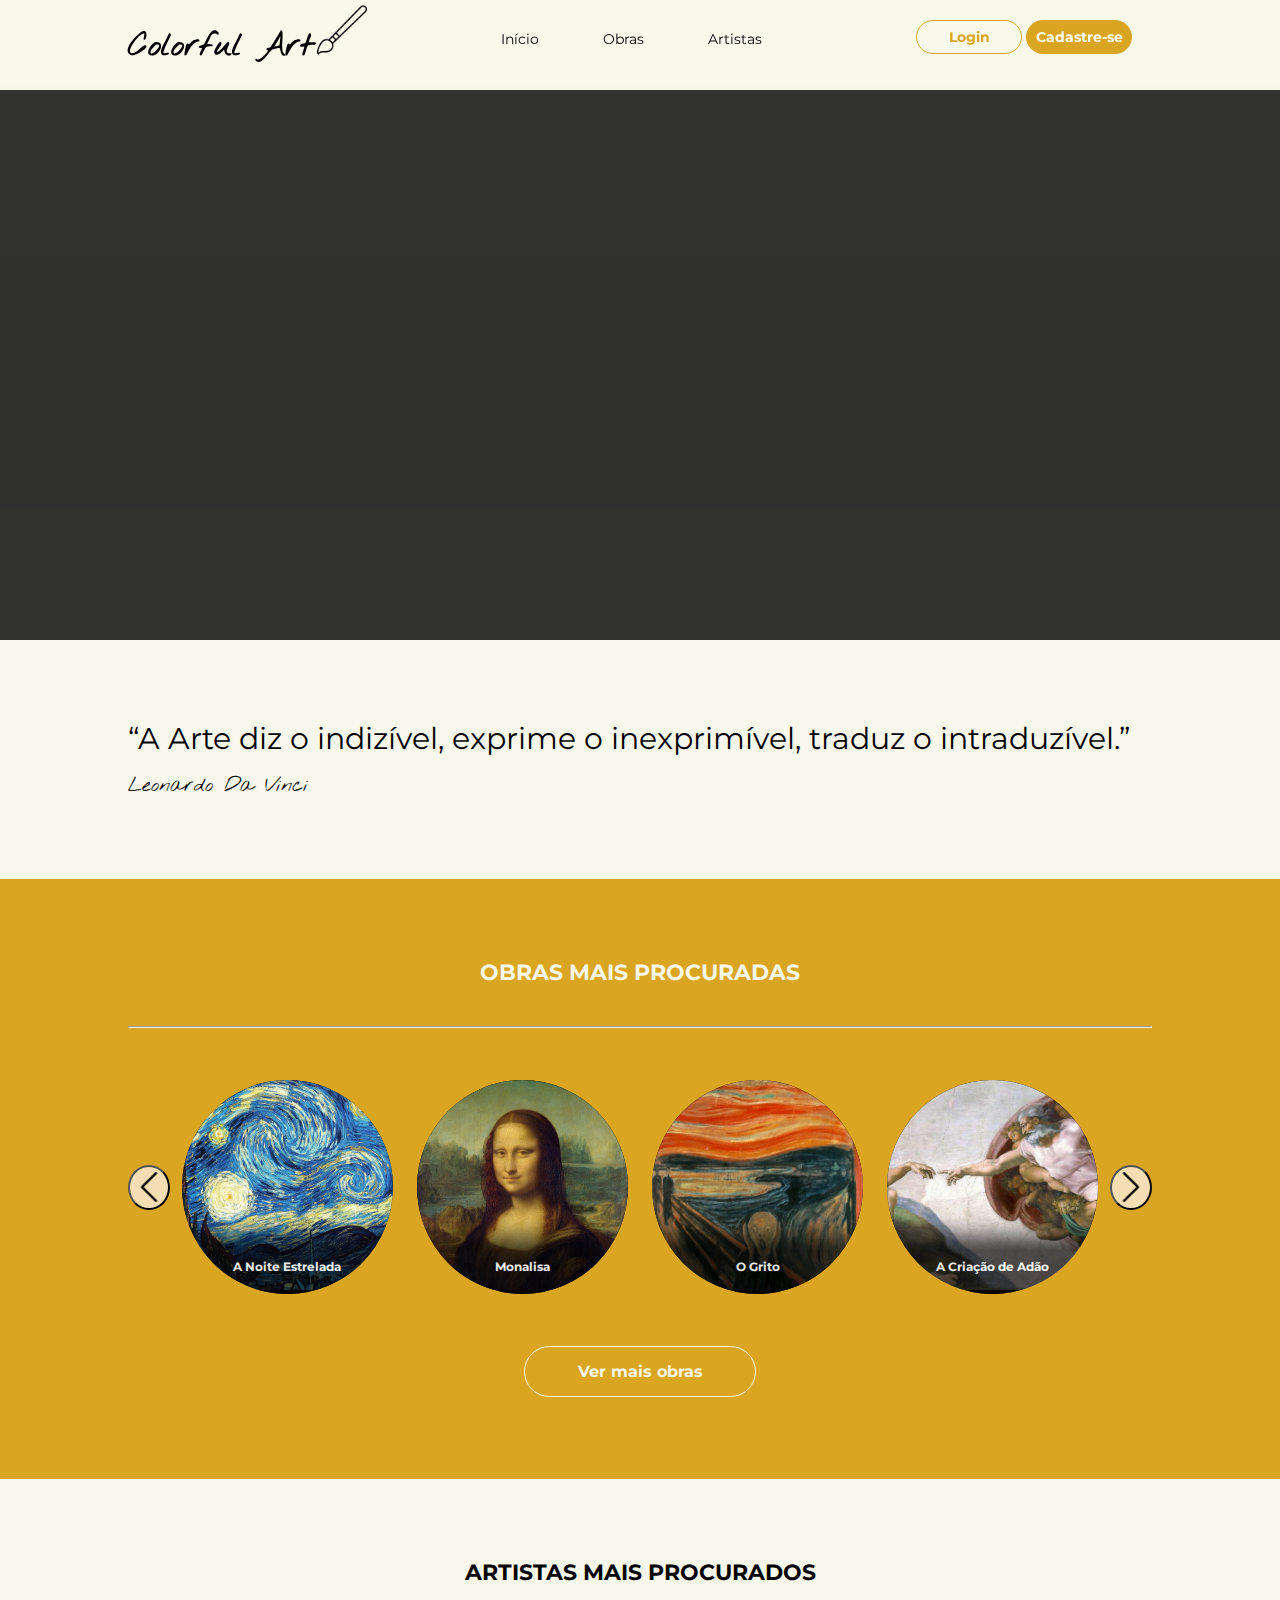
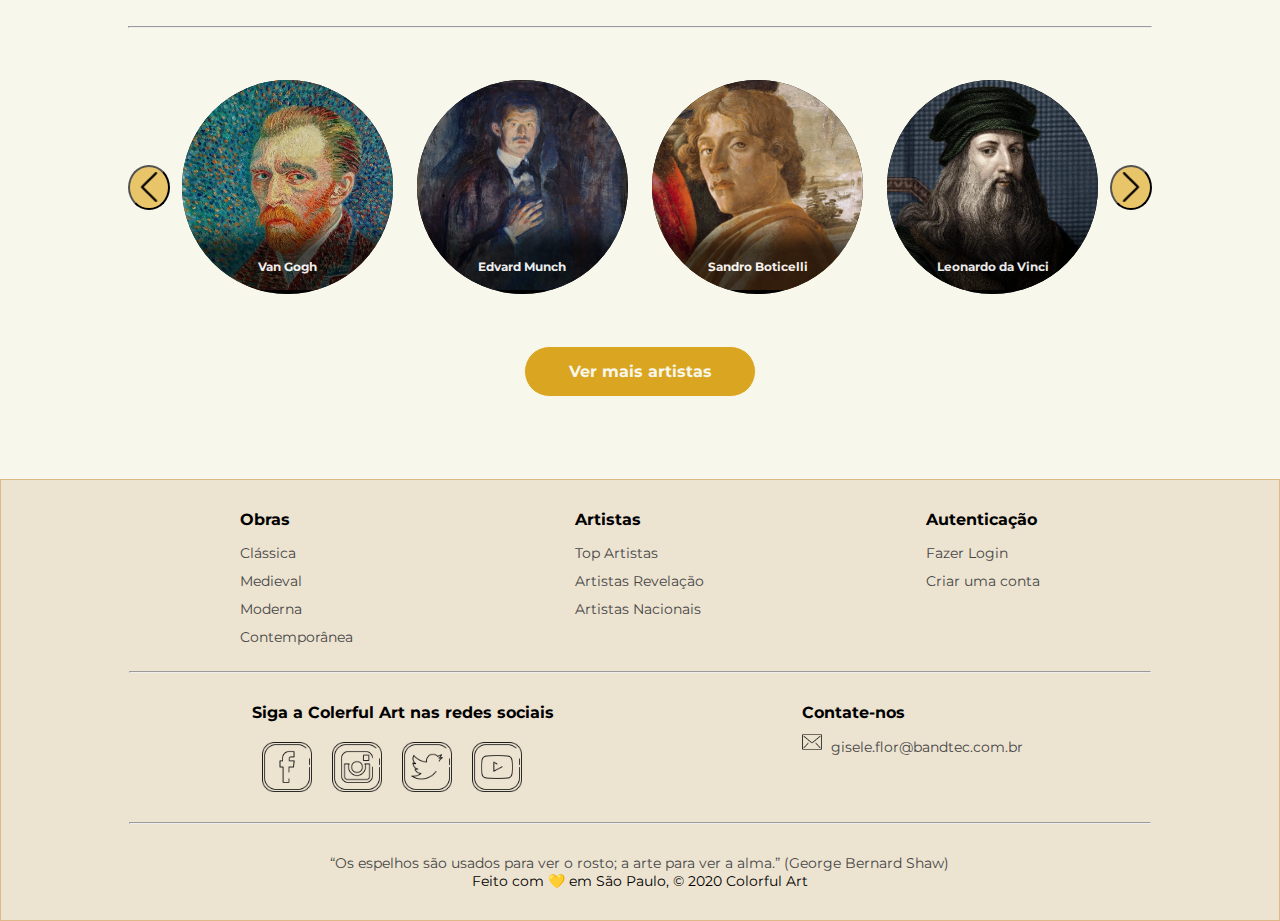
==== index.html @ ecf6eac8 "pagina obras em processo" ====
<!DOCTYPE html>
<html lang="en">

<head>
    <meta charset="UTF-8">
    <meta name="viewport" content="width=device-width, initial-scale=1.0">
    <title>Colorful Art</title>
    <link rel="stylesheet" href="css/global.css">
    <link rel="stylesheet" href="css/inicio.css">
    <link href="https://fonts.googleapis.com/css2?family=Montserrat&family=Nothing+You+Could+Do&display=swap"
        rel="stylesheet">
</head>

<body>
    <header>
        <!--BARRA DE MENU-->
        <div>
            <div class="menu">
                <div class="container">
                    <div class="logo">
                        <h1>Colorful Art</h1>
                        <img src="img/brush.png" alt="">
                    </div>
                    <nav class="links navegacao">
                        <ul>
                            <li>
                                <a href="index.html">Início</a>
                            </li>
                            <li>
                                <a href="html/obras.html">Obras</a>
                            </li>
                            <li>
                                <a href="html/artistas.html">Artistas</a>
                            </li>
                        </ul>
                    </nav>

                    <nav class="links autenticacao">
                        <li>
                            <a class="botao" id="login_acesso">Login</a>
                        </li>
                        <li>
                            <a class="botao destaque" id="cadastrar_acesso">Cadastre-se</a>
                        </li>
                    </nav>
                </div>
            </div>
        </div>
    </header>

    <main>
        <!--BANNER PRINCIPAL SLIDESHOW-->
        <div class="galeria">
            <div class="imagens">
                <img src="img/paintings/gogh-amendoeira-em-flor.jpg" alt="Amendoeira em Flor">
                <img src="img/paintings/botticelli-nascimento-venus.jpg" alt="O nascimento de Vênus">
                <img src="img/paintings/vinci-monalisa_corte.jpg" alt="Monalisa">
                <img src="img/paintings/magritte-les-amants.jpg" alt="Os Amantes">
            </div>
        </div>

        <!--FRASE-->
        <div class="frase">
            <div class="container">
                <q>A Arte diz o indizível, exprime o inexprimível, traduz o intraduzível.</q>
                <span>Leonardo Da Vinci</span>
            </div>
        </div>

        <!--OBRAS-->
        <section class="maiores_obras">
            <div class="container">
                <h2>Obras mais procuradas</h2>
                <hr>
                <div class="conjunto">
                    <ul class="flex">
                        <button class="botao-art flex">
                            <img src="img/before.png" alt="Anterior">
                        </button>
                        <li class="art">
                            <div class="art-card">
                                <div class="art-foto">
                                    <img src="img/paintings/gogh-starry-night.jpg" alt="A Noite Estrelada">
                                    <div class="art-nome">
                                        <h3>A Noite Estrelada</h3>
                                    </div>
                                </div>
                            </div>
                        </li>
                        <li class="art">
                            <div class="art-card">
                                <div class="art-foto">
                                    <img src="img/paintings/vinci-monalisa.jpg" alt="Monalisa">
                                    <div class="art-nome">
                                        <h3>Monalisa</h3>
                                    </div>
                                </div>
                            </div>
                        </li>
                        <li class="art">
                            <div class="art-card">
                                <div class="art-foto">
                                    <img src="img/paintings/munch-the-scream.jpg" alt="O Grito">
                                    <div class="art-nome">
                                        <h3>O Grito</h3>
                                    </div>
                                </div>
                            </div>
                        </li>
                        <li class="art">
                            <div class="art-card">
                                <div class="art-foto">
                                    <img src="img/paintings/michelangelo-criacao-adao.jpg" alt="A Criação de Adão">
                                    <div class="art-nome">
                                        <h3>A Criação de Adão</h3>
                                    </div>
                                </div>
                            </div>
                        </li>
                        <button class="botao-art flex">
                            <img src="img/after.png" alt="Próximo">
                        </button>
                    </ul>
                </div>
                <h3 class="link-obra">
                    <a href="">Ver mais obras</a>
                </h3>
            </div>
        </section>

        <!--ARTISTAS-->
        <section class="maiores_artistas">
            <div class="container">
                <h2>Artistas mais procurados</h2>
                <hr>
                <div class="conjunto">
                    <ul class="flex">
                        <button class="botao-art flex botao-color">
                            <img src="img/before.png" alt="Anterior">
                        </button>
                        <li class="art">
                            <div class="art-card">
                                <div class="art-foto">
                                    <img src="img/paintings/gogh-auto-retrato.jpg" alt="Van Gogh">
                                    <div class="art-nome">
                                        <h3>Van Gogh</h3>
                                    </div>
                                </div>
                            </div>
                        </li>
                        <li class="art">
                            <div class="art-card">
                                <div class="art-foto">
                                    <img src="img/paintings/Edvard_Munch.jpg" alt="Munch">
                                    <div class="art-nome">
                                        <h3>Edvard Munch</h3>
                                    </div>
                                </div>
                            </div>
                        </li>
                        <li class="art">
                            <div class="art-card">
                                <div class="art-foto">
                                    <img src="img/paintings/Sandro_Botticelli.jpg" alt="Botticelli">
                                    <div class="art-nome">
                                        <h3>Sandro Boticelli</h3>
                                    </div>
                                </div>
                            </div>
                        </li>
                        <li class="art">
                            <div class="art-card">
                                <div class="art-foto">
                                    <img src="img/paintings/Leonardo-da-Vinci.jpg" alt="Da vinci">
                                    <div class="art-nome">
                                        <h3>Leonardo da Vinci</h3>
                                    </div>
                                </div>
                            </div>
                        </li>
                        <button class="botao-art flex botao-color">
                            <img src="img/after.png" alt="Próximo">
                        </button>
                    </ul>
                </div>
                <h3 class="link-artista">
                    <a href="">Ver mais artistas</a>
                </h3>
            </div>
        </section>
    </main>

    <!--RODAPÉ-->
    <footer>
        <div class="rodape">
            <div class="container">
                <div class="conteudo-footer flex">
                    <div class="coluna">
                        <h4>Obras</h4>
                        <ul>
                            <li>
                                <a href="">Clássica</a>
                            </li>
                            <li>
                                <a href="">Medieval</a>
                            </li>
                            <li>
                                <a href="">Moderna</a>
                            </li>
                            <li>
                                <a href="">Contemporânea</a>
                            </li>
                        </ul>
                    </div>
                    <div class="coluna">
                        <h4>Artistas</h4>
                        <ul>
                            <li>
                                <a href="">Top Artistas</a>
                            </li>
                            <li>
                                <a href="">Artistas Revelação</a>
                            </li>
                            <li>
                                <a href="">Artistas Nacionais</a>
                            </li>
                        </ul>
                    </div>
                    <div class="coluna">
                        <h4>Autenticação</h4>
                        <ul>
                            <li>
                                <a id="login_rodape">Fazer Login</a>
                            </li>
                            <li>
                                <a id="cadastro_rodape">Criar uma conta</a>
                            </li>
                        </ul>
                    </div>
                </div>
                <hr>
                <div class="contato flex">
                    <div class="redes_sociais">
                        <h4>Siga a Colerful Art nas redes sociais</h4>
                        <ul>
                            <li>
                                <a href="https://www.facebook.com/giwkiss/" target="_blank">
                                    <img src="img/facebook.png" alt="">
                                </a>
                            </li>
                            <li>
                                <a href="https://www.instagram.com/nuvemexotica/?hl=pt-br" target="_blank">
                                    <img src="img/instagram.png" alt="">
                                </a>
                            </li>
                            <li>
                                <a href="https://twitter.com/NuvemExotica" target="_blank">
                                    <img src="img/twitter.png" alt="">
                                </a>
                            </li>
                            <li>
                                <a href="https://www.youtube.com/channel/UCc0SGr_WWw9t4iKfi2NP6KQ?view_as=subscriber"
                                    target="_blank">
                                    <img src="img/youtube.png" alt="">
                                </a>
                            </li>
                        </ul>
                    </div>
                    <div class="email">
                        <h4>Contate-nos</h4>
                        <a href="mailto:gisele.flor@bandtec.com.br">
                            <img src="img/email.png" alt="">
                            <span>gisele.flor@bandtec.com.br</span>
                        </a>
                    </div>
                </div>
                <hr>
                <div class="finalizacao">
                    <q>Os espelhos são usados para ver o rosto; a arte para ver a alma.</q> (George Bernard Shaw) <br>
                    <span>Feito com &#128155; em São Paulo, &copy; 2020 Colorful Art</span>
                </div>
            </div>
        </div>
    </footer>

    <!-- MODAL LOGIN-->
    <div id="modal-login" class="modal-container flex">
        <div class="modal">
            <button class="fechar">X</button>
            <h3>Login</h3>
            <img src="img/palette.png" alt="tela">
            <form>
                <input type="text" class="input" placeholder="E-mail">
                <div class="border-input"></div>
                <input type="password" class="input" placeholder="Senha">
                <div class="border-input"></div>
                <input type="checkbox"><span>Lembrar identificação do usuário</span>
                <button class="enter">ENTRAR</button>
                <button class="enter face">ENTRAR COM O FACEBOOK</button>
            </form>
        </div>
    </div>

    <!--MODAL CADASTRO-->
    <div id="modal-cadastro" class="modal-container flex">
        <div class="modal register">
            <button class="fechar">X</button>
            <h3>Faça parte da comunidade Colorful Art</h3>
            <img src="img/paint.png" alt="paleta">
            <form>
                <input type="text" class="input" placeholder="Seu nome">
                <div class="border-input"></div>
                <input type="text" class="input" placeholder="Seu e-mail">
                <div class="border-input"></div>
                <input type="password" class="input" placeholder="Crie uma senha">
                <div class="border-input"></div>
                <input type="password" class="input" placeholder="Confirmar senha">
                <div class="border-input"></div>
                <button class="enter">CADASTRAR-SE</button>
            </form>
        </div>
    </div>

    <script src="js/modal.js"></script>
</body>

</html>
---- css/global.css ----
/*Aqui se encontra a estilização do body, header, footer, modal e de seletores padrões.*/

* {
    margin: 0;
    padding: 0;
}

body {
    width: 100%;
    background-color: #f7f7eb;
    font-family: 'Montserrat', sans-serif;
}

.container {
    width: 80%;
    margin: auto;
}

.flex {
    display: flex;
    justify-content: center;
    align-items: center;
}


/*BARRA DE MENU*/

header {
    position: absolute;
    z-index: 40;
}

.menu {
    width: 100%;
    height: 86px;
    background-color: #f7f7ebee;
    text-align: center;
    position: fixed;
}

.logo {
    display: inline-block;
    padding-top: 5px;
    float: left;
}

.logo h1{
    display: inline-block;
    color: #000;
    font-family: 'Nothing You Could Do', cursive;    
}

.logo img{
    display: inline-block;
    height: 50px;
}

.links {
    display: inline-block;
    font-size: 14px;
}

.navegacao {
    padding: 30px;
}

.navegacao ul, .navegacao li, .autenticacao li{
    display: inline-block;
}

.navegacao li:hover{
    border-bottom: 2px solid #DAA520;
}

.navegacao a {
    color: #000;
    padding: 30px;
}

.menu a {
    text-decoration: none;
}
.autenticacao {
    float: right;
    padding: 20px;

}

.botao{
    display: inline-block;
    width: 90px;
    border: 1px solid #DAA520;
    color: #DAA520;
    font-weight: bold;
    border-radius: 50px;
    padding: 7px;
    cursor: pointer;
}

.destaque{
    background-color: #DAA520;
    color: #fff;
}


/*RODAPÉ*/
.rodape {
    background-color: rgb(236, 227, 209);
    border: 1px solid #DEB887;
    font-size: 14px;
}

.rodape h4 {
    margin: 10px 0;
    font-size: 16px;
}

.rodape li {
    list-style: none;
}

.rodape a {
    text-decoration: none;
    color: rgb(70, 70, 70);
    cursor: pointer;
}

.conteudo-footer, .contato {
    margin: 20px 0;
    justify-content: space-around;
    align-items: baseline;
}

.conteudo-footer li{
    padding: 5px 0;

}

.conteudo-footer a:hover, .email a:hover{
    color: #DAA520;
}

.redes_sociais img {
    height: 50px;
    float: left;
    margin: 10px;
}

.email span {
    padding: 5px;
}

.email img {
    height: 20px;
}

.finalizacao {
    margin: 30px;
    text-align: center;
    color: rgb(70, 70, 70);
}

.finalizacao span {
    color: #000;
}

/*MODAL*/

.modal-container {
    width: 100vw;
    height: 100vh;
    background-color: rgb(0, 0, 0, 0.5);
    position: fixed;
    top: 0px;
    left: 0px;
    z-index: 50;
    display: none;
}

.modal-container.mostrar {
    display: flex;
}

.modal {
    box-sizing: border-box;
    text-align: center;
    background-color: #fff;
    width: 30%;
    height: 440px;
    padding: 40px;
    border: 5px double #DAA520;
    box-shadow: 0 0 0 10px white;
    border-radius: 8px;
    position: relative;
}

@keyframes modal {
    from {
        opacity: 0;
        transform: translate3d(0, -60px, 0);
    } /*mudar a posição do elemento em -60px, animando e voltando para o 0px*/
    to {
        opacity: 1;
        transform: translate3d(0,0,0);
    }
}

.mostrar .modal {
    animation: modal 0.3s; /*duração da animação*/
}

.modal.register {
    height: 480px;
}

.modal img {
    width: 25%;
    margin: 15px 0;
}

.modal span {
    display: inline-block;
    font-size: 12px;
    padding: 7px;
    padding-bottom: 15px;
    color: #525252;
}

.fechar {
    position: absolute;
    top: 0;
    right: 0;
    width: 30px;
    height: 30px;
    border-radius: 50%;
    margin-right: 7px;
    margin-top: 7px;
    cursor: pointer;
    font-weight: bold;
    color: #000;
    background-color: rgb(233, 197, 106);
}

.input {
    width: 100%;
    border: none;
    outline: none;
    border-radius: 3px;
    font-size: 14px;
}

.border-input {
    border-bottom: 1px solid rgb(70, 70, 70);
    margin: 13px 0;
    width: 100%;
}

.enter {
    width: 100%;
    padding: 10px;
    margin: 5px 0;
    text-align: center;
    background-color: #DAA520;
    color: #fff;
    border-radius: 30px;
    font-size: 14px;
    outline: none;
    cursor: pointer;
}

.enter.face {
    background-color: #138af0;
}
---- css/inicio.css ----
/*BANNER*/

.galeria {
    overflow: hidden;
}

.imagens {
    margin-top: 90px;
    width: 100%;
    height: 550px;
    position: relative;
    background-color: #000c;
}

.imagens img {
    width: 100%;
    height: 550px;
    object-fit: cover;
    object-position: center;
    position: absolute;
    opacity: 0;
    animation: animacao 20s infinite;
    
}

.imagens img:nth-child(2) {
    object-position: top;
}

@keyframes animacao {
    25% {opacity: 1;}
    50% {opacity: 0;}
}

.imagens img:nth-child(1){
    animation-delay: 0s;
}
.imagens img:nth-child(2){
    animation-delay: 5s; 
}
.imagens img:nth-child(3){
    animation-delay: 10s;   
}
.imagens img:nth-child(4){
    animation-delay: 15s; 
}/*para as imagens não ficarem sobrepostas, é necessário adicionar um delay em cada imagem*/

/*FRASE*/

.frase {
    margin: 80px auto;
}

.frase q {
    font-size: 30px;
}

.frase span {
    font-family: 'Nothing You Could Do', cursive;
    font-size: 20px;
    display: block;
    padding-top: 15px;
}

/*ARTISTAS E OBRAS*/

.maiores_artistas {
    height: 600px;
}

.maiores_obras {
    background-color: #DAA520;
    height: 600px;
}

.maiores_artistas h2, .maiores_obras h2 {
    font-size: 22px;
    text-align: center;
    text-transform: uppercase;
    padding-top: 80px;
}

.maiores_obras h2 {
    color: #f7f7eb;
}

.maiores_artistas hr, .maiores_obras hr{
    margin: 40px 0px;
}

.link-artista, .link-obra {
    margin: 40px auto;
    text-align: center;
}

.link-artista a, .link-obra a{
    font-weight: bold;
    display: inline-block;
    color: #f7f7eb;
    background-color: #DAA520;
    font-size: 16px;
    text-decoration: none;
    border: 1px solid #f7f7eb;
    border-radius: 50px;
    width: 200px;
    padding: 15px;
    transition: all 0.3s;
}


.link-artista a:hover, .link-obra a:hover {
    -moz-transform: scale(1.1);
    -webkit-transform: scale(1.1);
    transform: scale(1.1);
}

.art {
    width: 25%;
    list-style: none;  
}

.art-card{
    margin: 12px;    
}

.art-foto {
    height: 50%;
    overflow: hidden;
    position: relative;
    /* border: 7px double gold; */
    border-radius: 100%;
    background-color: #000;
}
  
.art-foto img {
    width: 100%;
    height: 210px;
    object-fit: cover;
    object-position: top;
    transition: all 0.5s; /*delay no zoom*/
}
  
.art-foto img:hover {
    -moz-transform: scale(1.1);
    -webkit-transform: scale(1.1);
    transform: scale(1.1); /*zoom na imagem*/
}

.art-nome {
    background-color: #000b;
    box-shadow: 0px 0px 22px 15px #000c;
    opacity: 0.9;
    position: absolute;
    width: 100%;
    bottom: 0;
    padding: 10px 0px 20px;
    color: white;
    font-size: 10px;
    text-align: center;
    overflow: hidden;
}

.botao-art {
    width: 45px;
    height: 45px;
    border-radius: 50%;
    overflow: hidden;
    position: relative;
    background-color: #F5DEB3;
    cursor: pointer;
    outline: none;
}

.botao-color {
    background-color: rgb(233, 197, 106);
}

.botao-art img {
    height: 30px;
}
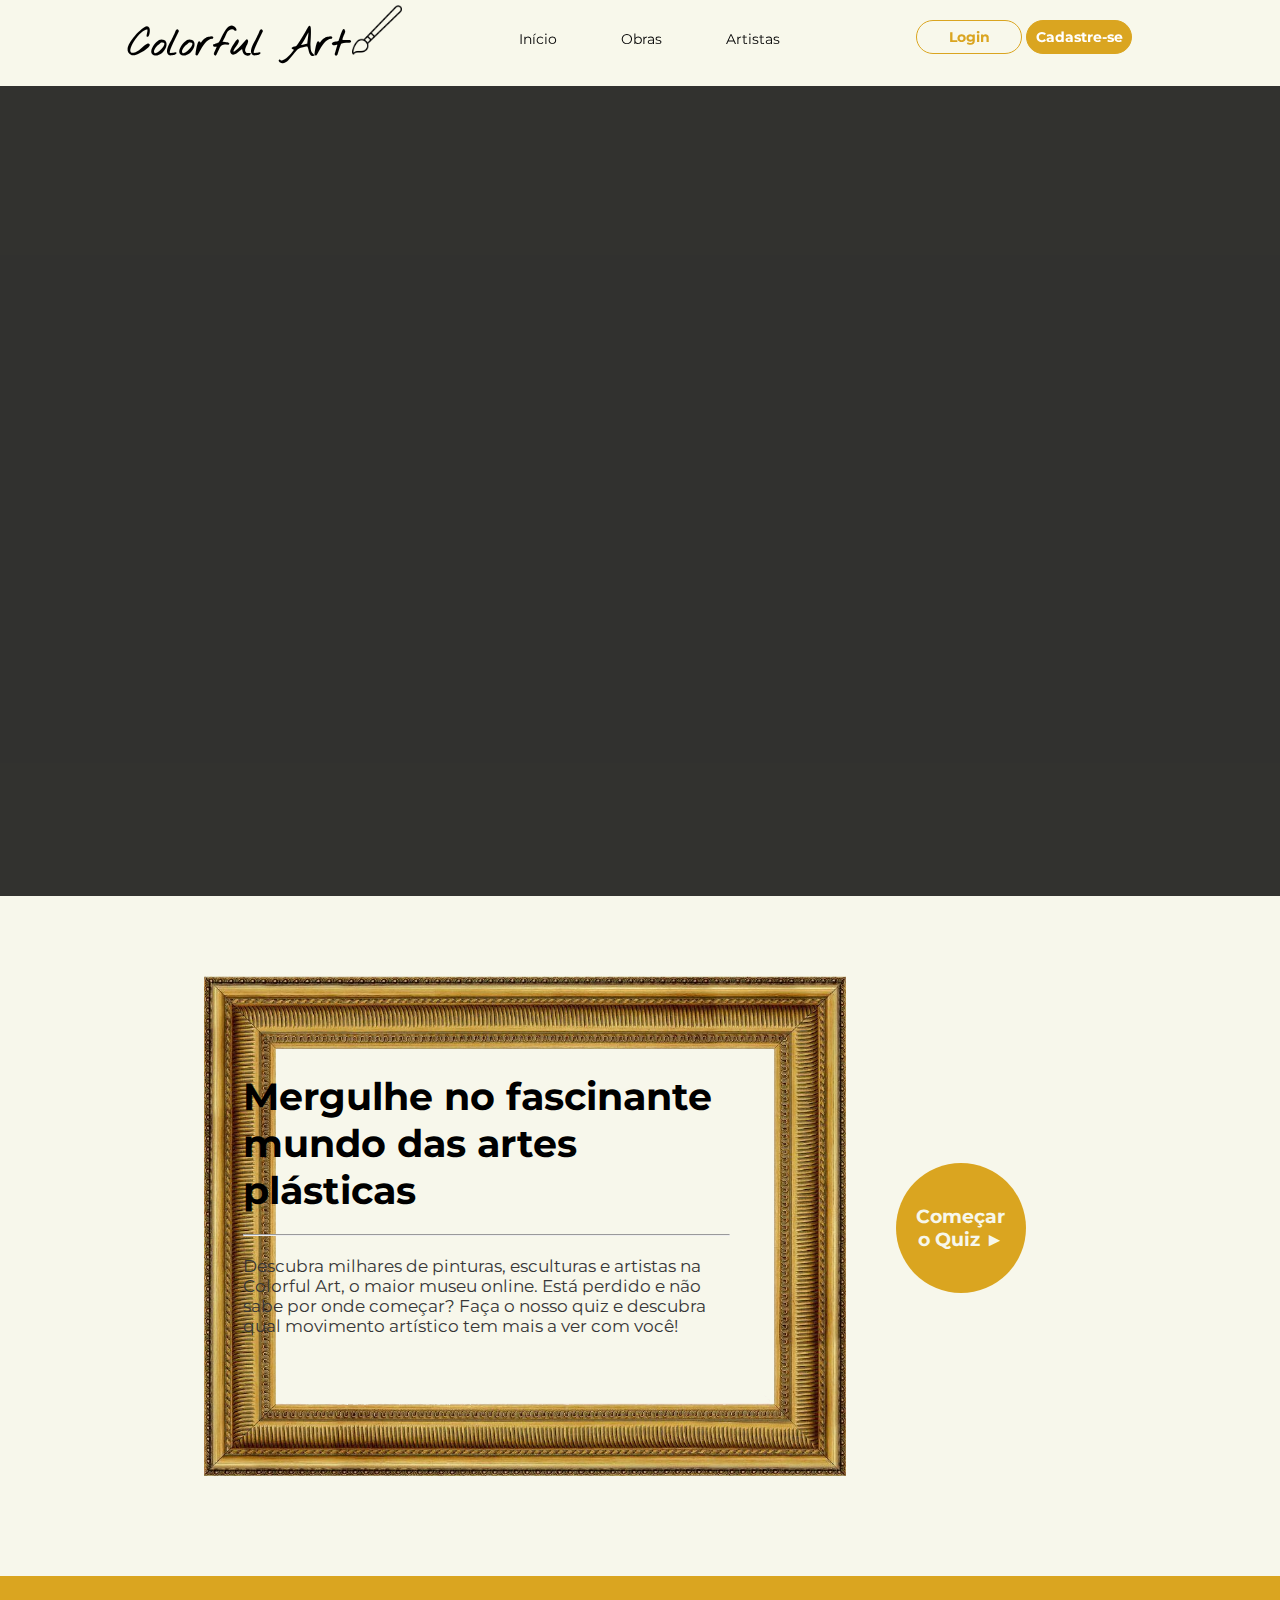
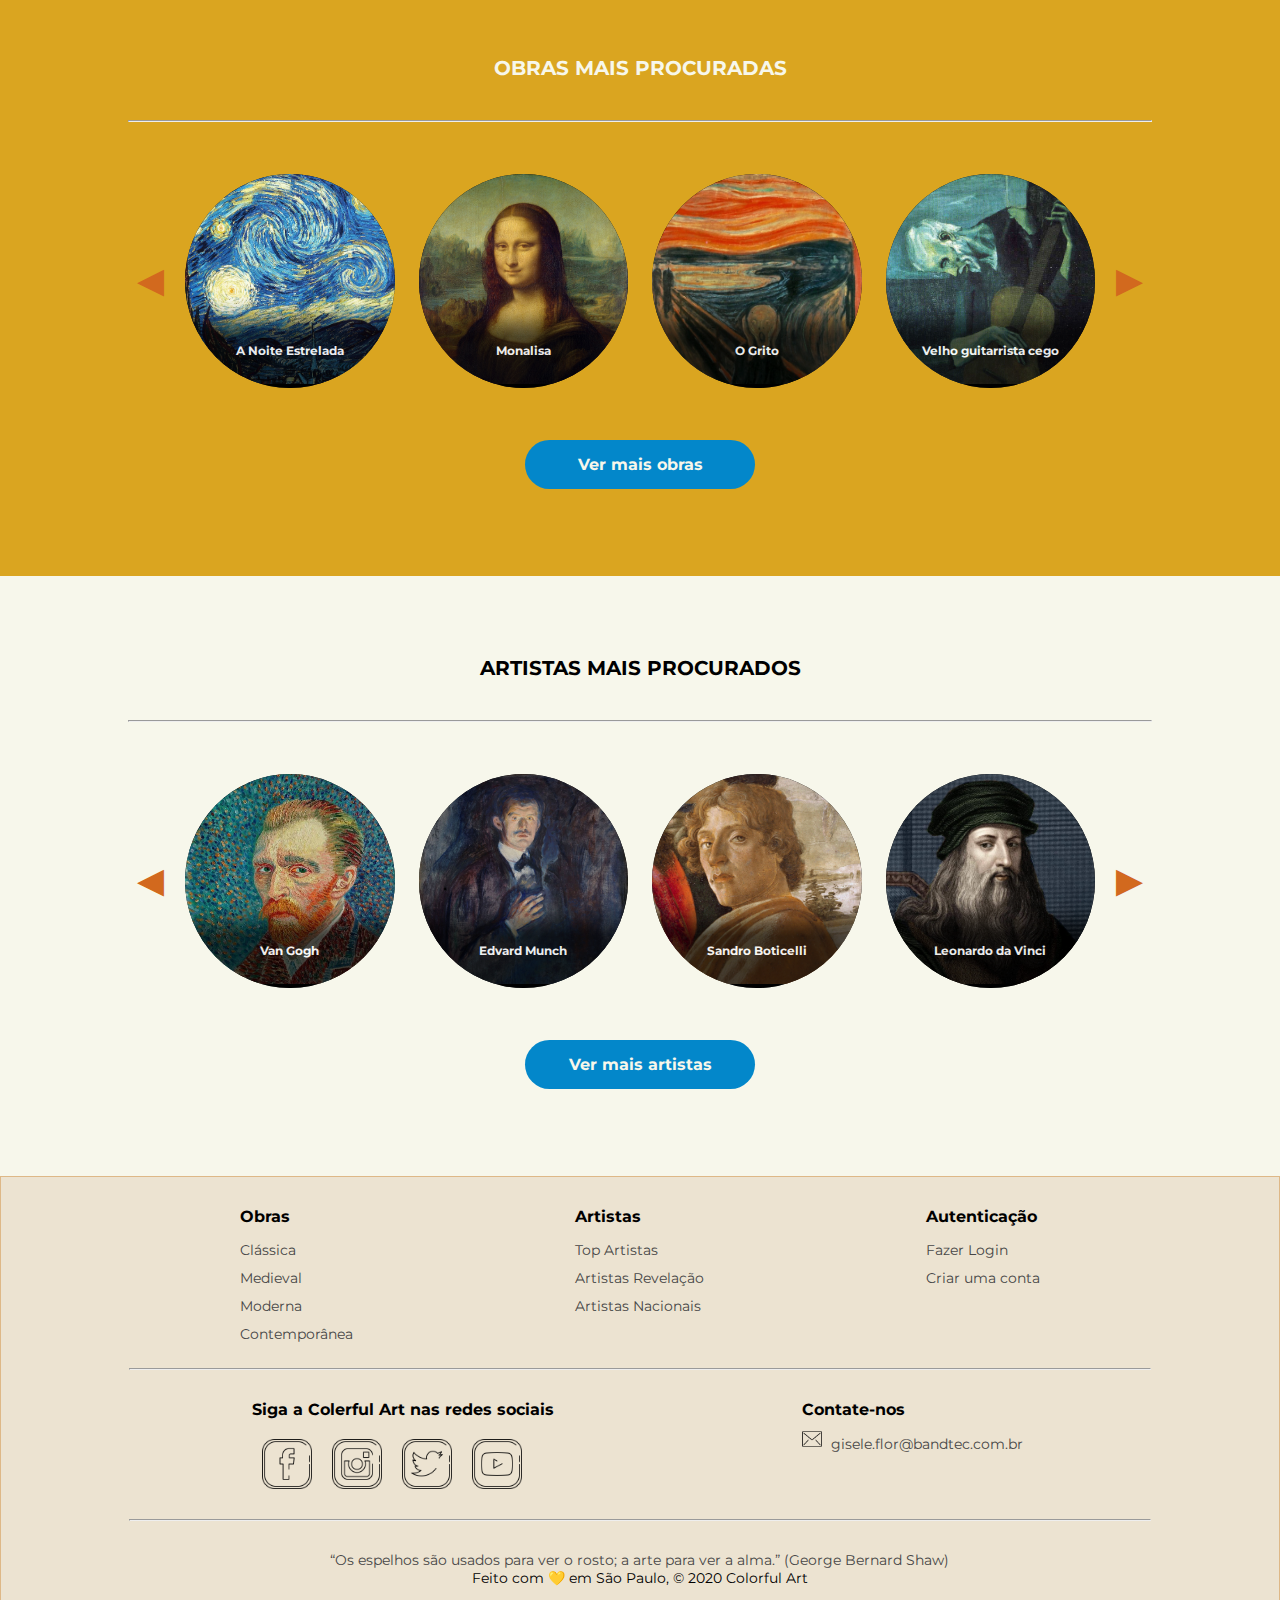
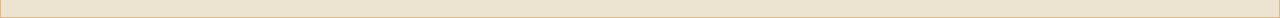
==== commit 502bf6e1: "update" ====
--- a/index.html
+++ b/index.html
@@ -4,11 +4,14 @@
 <head>
     <meta charset="UTF-8">
     <meta name="viewport" content="width=device-width, initial-scale=1.0">
-    <title>Colorful Art</title>
+
     <link rel="stylesheet" href="css/global.css">
     <link rel="stylesheet" href="css/inicio.css">
     <link href="https://fonts.googleapis.com/css2?family=Montserrat&family=Nothing+You+Could+Do&display=swap"
         rel="stylesheet">
+
+    <title>Colorful Art</title>
+    <link rel="shortcut icon" href="img/palette.png">
 </head>
 
 <body>
@@ -18,8 +21,20 @@
             <div class="menu">
                 <div class="container">
                     <div class="logo">
-                        <h1>Colorful Art</h1>
+                        <a href="index.html">
+                            <h1>Colorful Art</h1>
+                        </a>
                         <img src="img/brush.png" alt="">
+                    </div>
+                    <div class="menu-mini">
+                        <img src="img/menu.png" alt="">
+                        <ul class="sub-menu flex">
+                            <li><a href="index.html">Início</a></li>
+                            <li><a href="html/obras.html">Obras</a></li>
+                            <li><a href="html/artistas.html">Artistas</a></li>
+                            <li><a href="#">Fazer Login</a></li>
+                            <li><a href="#">Criar uma conta</a></li>
+                        </ul>
                     </div>
                     <nav class="links navegacao">
                         <ul>
@@ -59,13 +74,30 @@
             </div>
         </div>
 
-        <!--FRASE-->
-        <div class="frase">
-            <div class="container">
-                <q>A Arte diz o indizível, exprime o inexprimível, traduz o intraduzível.</q>
-                <span>Leonardo Da Vinci</span>
-            </div>
-        </div>
+        <!--QUIZ-->
+        <section class="apresentacao">
+            <div class="container flex page-quiz1">
+                <div class="texto">
+                    <img src="img/moldura.png" class="moldura">
+                    <div class="texto-conteudo">
+                        <h1>Mergulhe no fascinante mundo das artes plásticas</h1>
+                        <hr>
+                        <p>Descubra milhares de pinturas, esculturas e artistas na Colorful Art, o maior museu
+                            online.
+                            Está perdido e não sabe por onde começar? Faça o nosso quiz e descubra qual movimento
+                            artístico
+                            tem mais a ver com você!</p>
+                    </div>
+                </div>
+                <div>
+                    <h3 class="botao-quiz flex">
+                        <a href="#">Começar o Quiz &#9658; </a>
+                    </h3>
+                </div>
+            </div>
+        </section>
+
+
 
         <!--OBRAS-->
         <section class="maiores_obras">
@@ -74,9 +106,11 @@
                 <hr>
                 <div class="conjunto">
                     <ul class="flex">
-                        <button class="botao-art flex">
-                            <img src="img/before.png" alt="Anterior">
-                        </button>
+                        <div>
+                            <button class="botao-art after flex">
+                                &#9668;
+                            </button>
+                        </div>
                         <li class="art">
                             <div class="art-card">
                                 <div class="art-foto">
@@ -110,20 +144,22 @@
                         <li class="art">
                             <div class="art-card">
                                 <div class="art-foto">
-                                    <img src="img/paintings/michelangelo-criacao-adao.jpg" alt="A Criação de Adão">
-                                    <div class="art-nome">
-                                        <h3>A Criação de Adão</h3>
-                                    </div>
-                                </div>
-                            </div>
-                        </li>
-                        <button class="botao-art flex">
-                            <img src="img/after.png" alt="Próximo">
-                        </button>
+                                    <img src="img/paintings/picasso-vieux.jpg" alt="Velho guitarrista cego">
+                                    <div class="art-nome">
+                                        <h3>Velho guitarrista cego</h3>
+                                    </div>
+                                </div>
+                            </div>
+                        </li>
+                        <div>
+                            <button class="botao-art before flex">
+                                &#9658;
+                            </button>
+                        </div>
                     </ul>
                 </div>
-                <h3 class="link-obra">
-                    <a href="">Ver mais obras</a>
+                <h3 class="botao-principal">
+                    <a href="html/obras.html">Ver mais obras</a>
                 </h3>
             </div>
         </section>
@@ -135,9 +171,11 @@
                 <hr>
                 <div class="conjunto">
                     <ul class="flex">
-                        <button class="botao-art flex botao-color">
-                            <img src="img/before.png" alt="Anterior">
-                        </button>
+                        <div>
+                            <button class="botao-art after flex">
+                                &#9668;
+                            </button>
+                        </div>
                         <li class="art">
                             <div class="art-card">
                                 <div class="art-foto">
@@ -178,13 +216,15 @@
                                 </div>
                             </div>
                         </li>
-                        <button class="botao-art flex botao-color">
-                            <img src="img/after.png" alt="Próximo">
-                        </button>
+                        <div>
+                            <button class="botao-art before flex">
+                                &#9658;
+                            </button>
+                        </div>
                     </ul>
                 </div>
-                <h3 class="link-artista">
-                    <a href="">Ver mais artistas</a>
+                <h3 class="botao-principal">
+                    <a href="html/artistas.html">Ver mais artistas</a>
                 </h3>
             </div>
         </section>
@@ -306,7 +346,7 @@
         <div class="modal register">
             <button class="fechar">X</button>
             <h3>Faça parte da comunidade Colorful Art</h3>
-            <img src="img/paint.png" alt="paleta">
+            <img src="img/tela.png" alt="paleta">
             <form>
                 <input type="text" class="input" placeholder="Seu nome">
                 <div class="border-input"></div>
--- a/css/global.css
+++ b/css/global.css
@@ -9,6 +9,18 @@
     width: 100%;
     background-color: #f7f7eb;
     font-family: 'Montserrat', sans-serif;
+}
+
+h1 {
+    font-size: 38px; /* PARA TÍTULOS */
+}
+
+h2 {
+    font-size: 20px; /* PARA SUBTÍTULOS*/
+}
+
+p {
+    font-size: 17px; /* PARA CORPO DO TEXTO*/
 }
 
 .container {
@@ -64,26 +76,29 @@
     padding: 30px;
 }
 
-.navegacao ul, .navegacao li, .autenticacao li{
-    display: inline-block;
-}
-
-.navegacao li:hover{
-    border-bottom: 2px solid #DAA520;
+
+.navegacao li, .autenticacao li{
+    display: inline-block;
 }
 
 .navegacao a {
     color: #000;
-    padding: 30px;
+    padding: 35px 30px;
+    
+}
+
+.navegacao a:hover{
+    transition: 0.2s linear;
+    border-bottom: 3px solid #DAA520;
 }
 
 .menu a {
     text-decoration: none;
 }
+
 .autenticacao {
     float: right;
     padding: 20px;
-
 }
 
 .botao{
@@ -100,6 +115,54 @@
 .destaque{
     background-color: #DAA520;
     color: #fff;
+}
+
+@media (max-width: 1150px) {
+    .autenticacao { display: none; }
+}
+
+/*MINI MENU*/
+
+.menu-mini img{
+    float: right;
+    width: 55px;
+    margin: 15px;
+    cursor: pointer;
+    display: none;
+}
+
+@media (max-width: 820px) {
+    .navegacao { display: none; }
+    .menu-mini img{display: block;}
+}
+
+.sub-menu {
+    flex-direction: column;
+    position: absolute;
+    overflow: hidden;
+    background-color: #f7f7eb;
+    top: 70px;
+    right: 5%;
+    display: none;
+    border-radius: 5px;
+    border: 5px double #138af0;
+    box-shadow: 0 0 0 8px #DAA520;
+    
+}
+
+.sub-menu li {
+    padding: 15px;
+    border-bottom: 1px solid #138af0;
+    list-style: none;
+    font-size: 14px;
+}
+
+.sub-menu a {
+    color: #D2691E;
+}
+
+.menu-mini:hover > .sub-menu {
+    display: flex;
 }
 
 
@@ -183,11 +246,12 @@
 
 .modal {
     box-sizing: border-box;
+    overflow: hidden;
     text-align: center;
     background-color: #fff;
     width: 30%;
     height: 440px;
-    padding: 40px;
+    padding: 4%;
     border: 5px double #DAA520;
     box-shadow: 0 0 0 10px white;
     border-radius: 8px;
@@ -214,7 +278,7 @@
 }
 
 .modal img {
-    width: 25%;
+    width: 75px;
     margin: 15px 0;
 }
 
@@ -237,21 +301,22 @@
     margin-top: 7px;
     cursor: pointer;
     font-weight: bold;
-    color: #000;
-    background-color: rgb(233, 197, 106);
-}
-
-.input {
-    width: 100%;
+    color: #DAA520;
+    background-color: rgb(250, 241, 219);
     border: none;
     outline: none;
-    border-radius: 3px;
+}
+
+.input {
+    width: 100%;
+    border: none;
+    outline: none;
     font-size: 14px;
 }
 
 .border-input {
     border-bottom: 1px solid rgb(70, 70, 70);
-    margin: 13px 0;
+    margin: 5px 0 18px;
     width: 100%;
 }
 
@@ -262,13 +327,51 @@
     text-align: center;
     background-color: #DAA520;
     color: #fff;
+    border: none;
     border-radius: 30px;
     font-size: 14px;
     outline: none;
     cursor: pointer;
+}
+
+.enter:hover {
+    background-color: rgb(243, 185, 40);
 }
 
 .enter.face {
     background-color: #138af0;
 }
 
+.enter.face:hover{
+    background-color: #049eeb;
+}
+
+/*PADRÕES*/
+
+.botao-principal {
+    margin: 40px auto;
+    text-align: center;
+}
+
+.botao-principal a{
+    font-weight: bold;
+    display: inline-block;
+    color: #f7f7eb;
+    background-color: #0387ca;
+    font-size: 16px;
+    text-decoration: none;
+    border-radius: 50px;
+    width: 200px;
+    padding: 15px;
+    transition: all 0.3s;
+}
+
+
+.botao-principal a:hover {
+    -moz-transform: scale(1.1);
+    -webkit-transform: scale(1.1);
+    transform: scale(1.1);
+    background-color: #049eeb;
+}
+
+
--- a/css/inicio.css
+++ b/css/inicio.css
@@ -5,16 +5,16 @@
 }
 
 .imagens {
-    margin-top: 90px;
-    width: 100%;
-    height: 550px;
+    margin-top: 86px;
+    width: 100%;
+    height: 90vh;
     position: relative;
     background-color: #000c;
 }
 
 .imagens img {
     width: 100%;
-    height: 550px;
+    height: 90vh;
     object-fit: cover;
     object-position: center;
     position: absolute;
@@ -45,22 +45,85 @@
     animation-delay: 15s; 
 }/*para as imagens não ficarem sobrepostas, é necessário adicionar um delay em cada imagem*/
 
-/*FRASE*/
-
-.frase {
-    margin: 80px auto;
-}
-
-.frase q {
-    font-size: 30px;
-}
-
-.frase span {
-    font-family: 'Nothing You Could Do', cursive;
-    font-size: 20px;
-    display: block;
-    padding-top: 15px;
-}
+
+/*APRESENTAÇÃO*/
+
+.apresentacao {
+    height: 520px;
+    padding: 80px 0;
+    position: relative;
+}
+
+.texto hr {
+    margin: 20px 0;
+}
+
+.moldura {
+    width: 100%;
+    height: 500px;
+}
+
+.texto-conteudo {
+    position: absolute;
+    overflow: hidden;
+    bottom: 0;
+    top: 26%;
+    left: 19%;
+    width: 38%;
+    height: 300px;
+}
+
+.texto-conteudo p {
+    color: #363636;
+}
+
+@media (max-width: 1140px) {
+    .texto-conteudo h1 {
+        font-size: 30px;
+    }
+    .moldura {
+        display: none;
+    }
+    .texto-conteudo {
+        background-color: #DAA52055;
+        border: 10px double #DAA520;
+        padding: 40px;
+        border-radius: 10px;
+    }
+    .apresentacao .flex {
+        justify-content: space-between;
+    }
+
+}
+
+.botao-quiz {
+    margin: 0px 50px;
+    background-color: #DAA520;
+    border-radius: 50%;
+    width: 100px;
+    height: 100px;
+    padding: 15px;
+    text-align: center;
+    cursor: pointer;
+    transition: all 0.3s;
+}
+
+.botao-quiz a{
+    text-decoration: none;
+    color: #f7f7eb;   
+}
+
+.botao-quiz:hover {
+    -moz-transform: scale(1.1);
+    -webkit-transform: scale(1.1);
+    transform: scale(1.1);
+    background-color: rgb(243, 185, 40);
+}
+
+/*QUIZ*/
+
+
+
 
 /*ARTISTAS E OBRAS*/
 
@@ -74,7 +137,7 @@
 }
 
 .maiores_artistas h2, .maiores_obras h2 {
-    font-size: 22px;
+    font-size: 20px;
     text-align: center;
     text-transform: uppercase;
     padding-top: 80px;
@@ -88,32 +151,6 @@
     margin: 40px 0px;
 }
 
-.link-artista, .link-obra {
-    margin: 40px auto;
-    text-align: center;
-}
-
-.link-artista a, .link-obra a{
-    font-weight: bold;
-    display: inline-block;
-    color: #f7f7eb;
-    background-color: #DAA520;
-    font-size: 16px;
-    text-decoration: none;
-    border: 1px solid #f7f7eb;
-    border-radius: 50px;
-    width: 200px;
-    padding: 15px;
-    transition: all 0.3s;
-}
-
-
-.link-artista a:hover, .link-obra a:hover {
-    -moz-transform: scale(1.1);
-    -webkit-transform: scale(1.1);
-    transform: scale(1.1);
-}
-
 .art {
     width: 25%;
     list-style: none;  
@@ -128,7 +165,7 @@
     overflow: hidden;
     position: relative;
     /* border: 7px double gold; */
-    border-radius: 100%;
+    border-radius: 50%;
     background-color: #000;
 }
   
@@ -153,7 +190,7 @@
     position: absolute;
     width: 100%;
     bottom: 0;
-    padding: 10px 0px 20px;
+    padding: 8px 0px 30px;
     color: white;
     font-size: 10px;
     text-align: center;
@@ -164,17 +201,18 @@
     width: 45px;
     height: 45px;
     border-radius: 50%;
-    overflow: hidden;
-    position: relative;
-    background-color: #F5DEB3;
+    border: none;
+    color: #D2691E;
+    overflow: hidden;
+    position: relative;
+    background-color: transparent; 
     cursor: pointer;
     outline: none;
-}
-
-.botao-color {
-    background-color: rgb(233, 197, 106);
-}
-
-.botao-art img {
-    height: 30px;
-}+    font-size: 45px;  
+}
+
+.botao-art:hover {
+    color: rgb(241, 124, 40);
+}
+
+
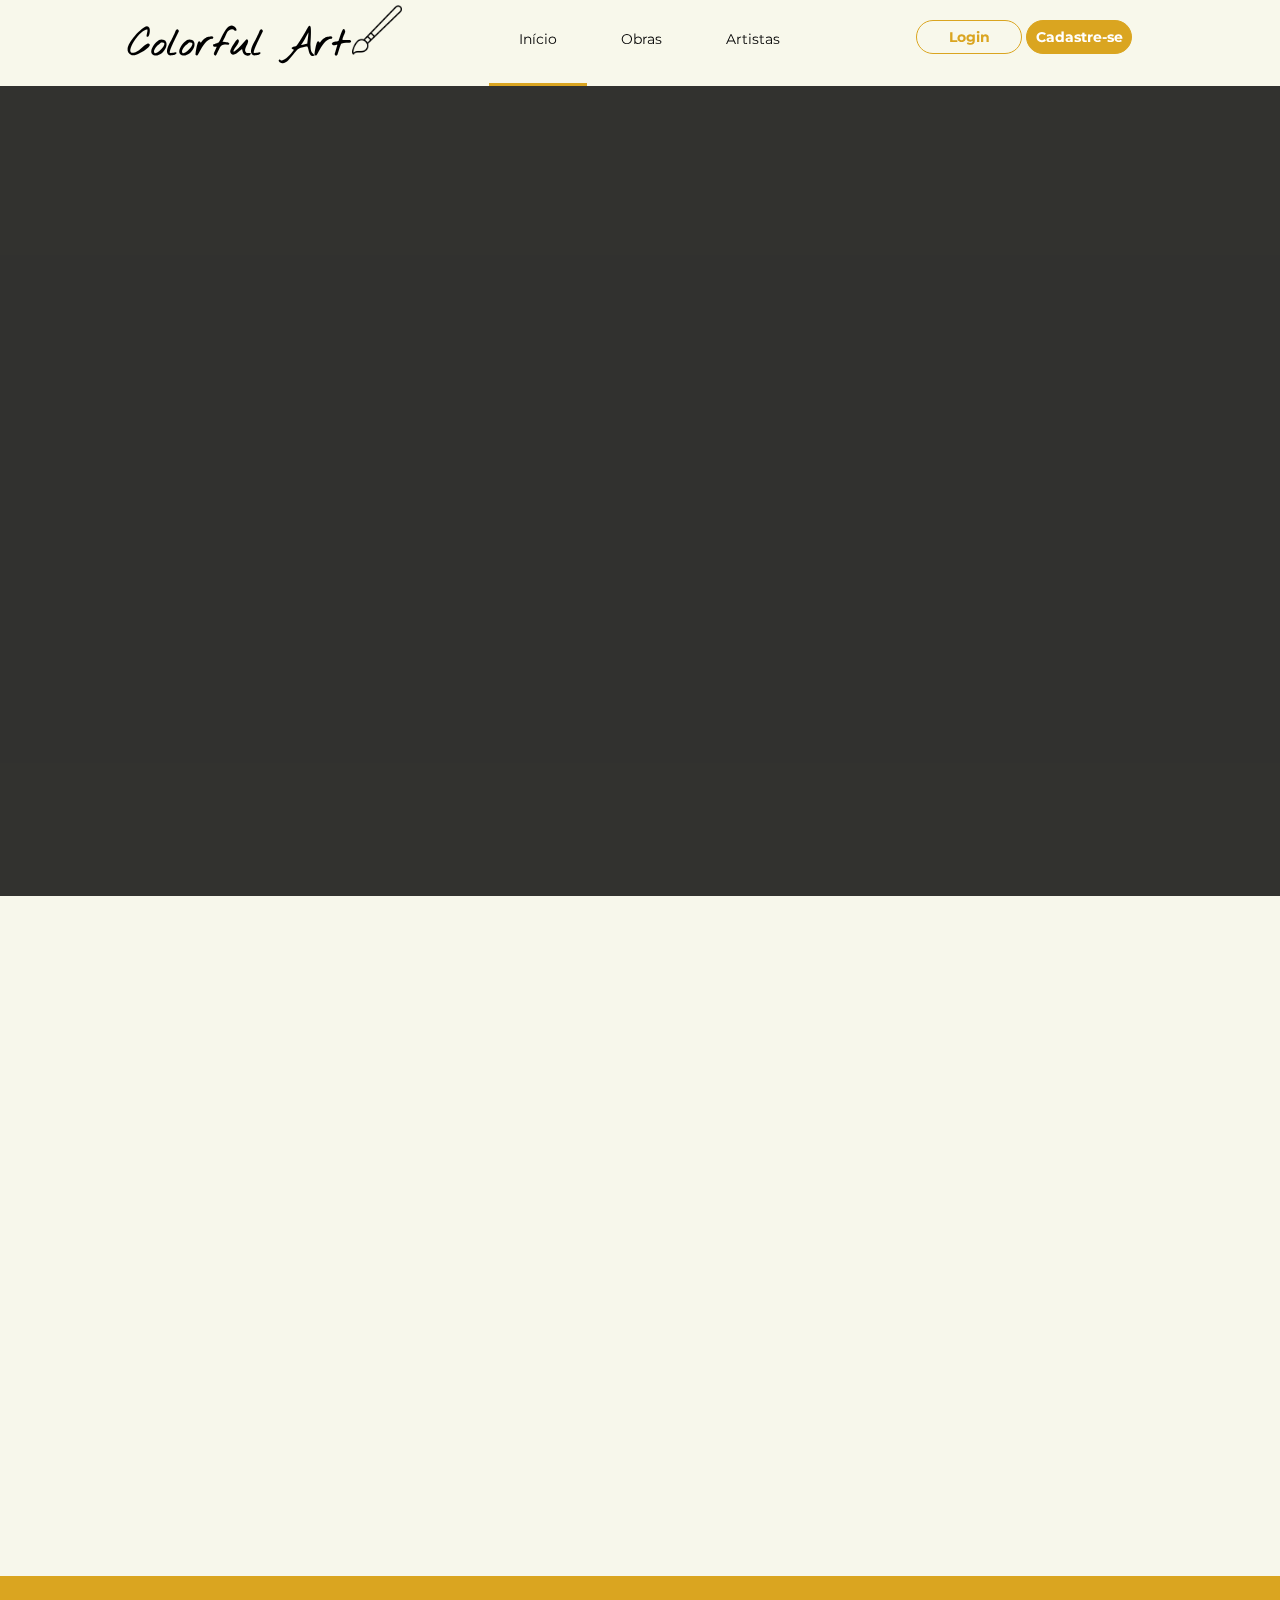
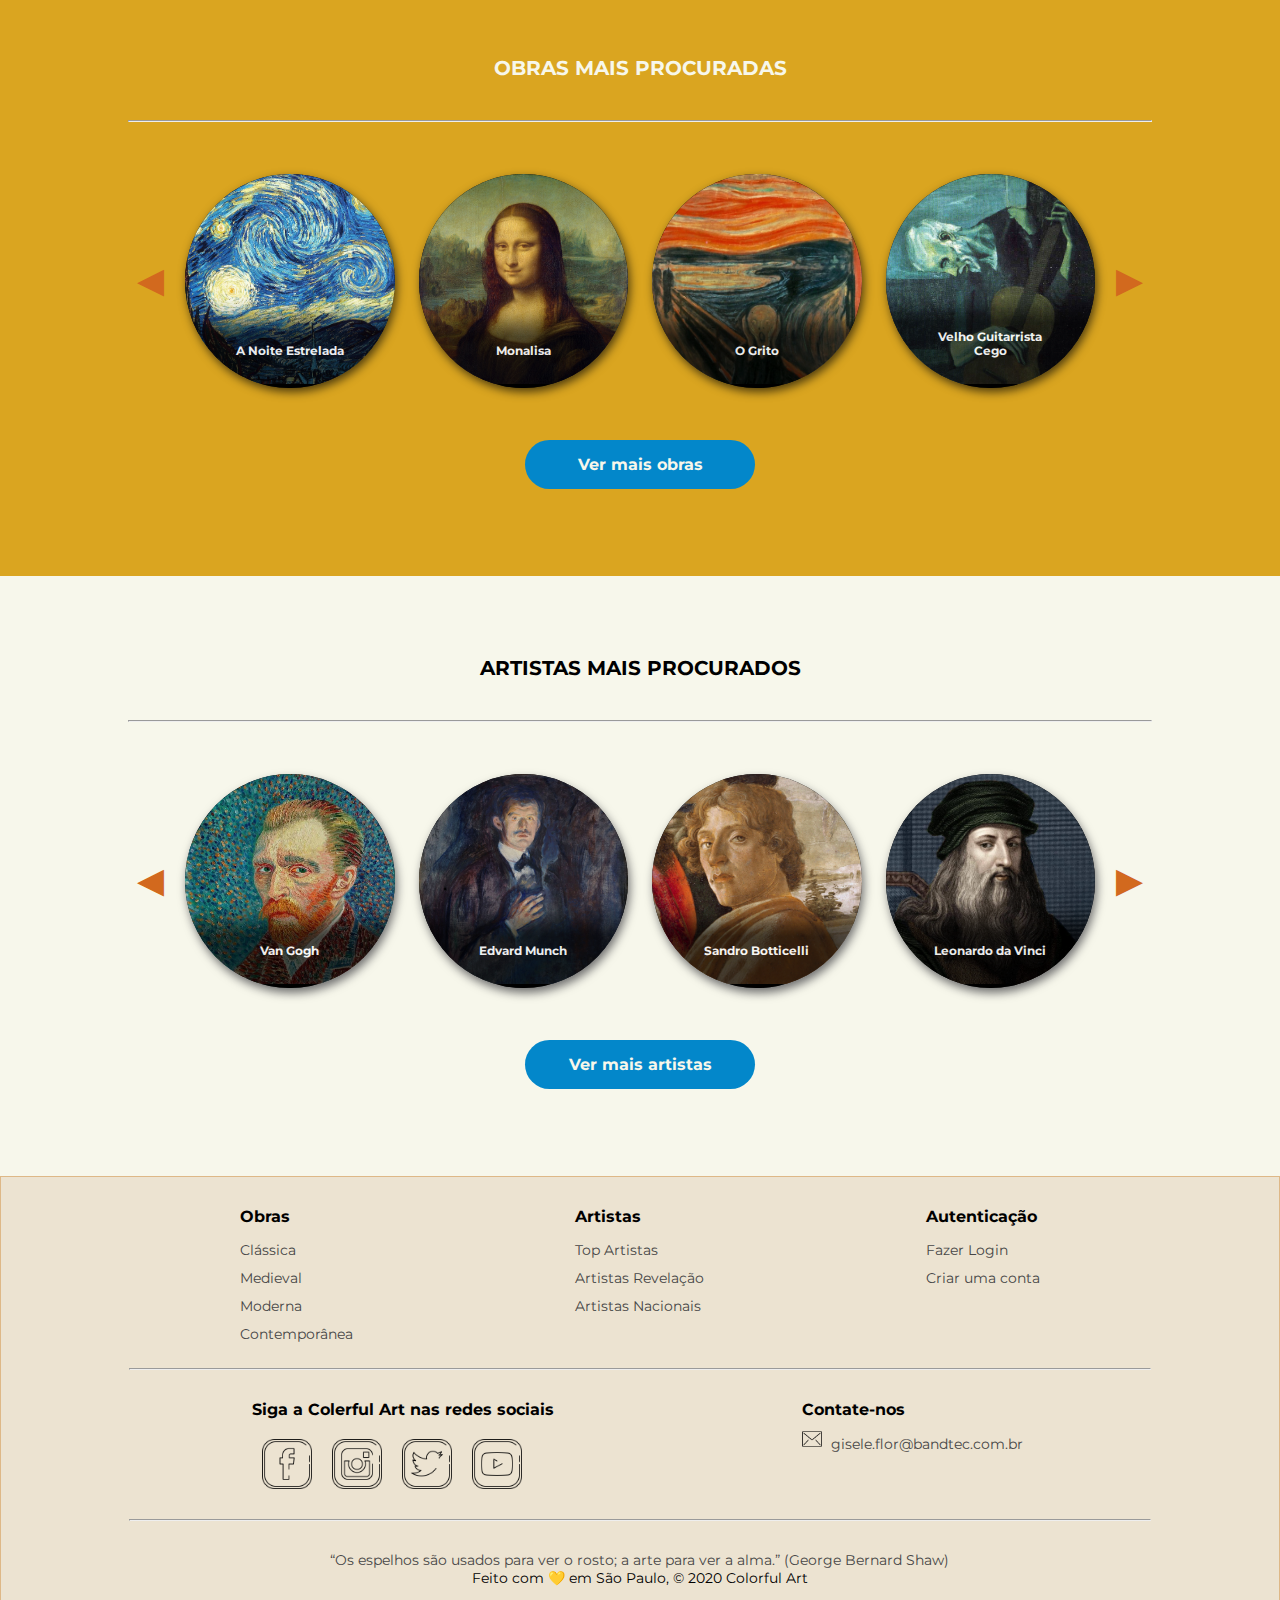
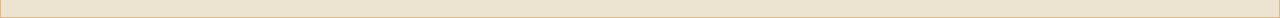
==== commit 180d556e: "atualizado" ====
--- a/index.html
+++ b/index.html
@@ -1,5 +1,5 @@
 <!DOCTYPE html>
-<html lang="en">
+<html lang="pt-br">
 
 <head>
     <meta charset="UTF-8">
@@ -26,6 +26,8 @@
                         </a>
                         <img src="img/brush.png" alt="">
                     </div>
+
+                    <!--mini menu-->
                     <div class="menu-mini">
                         <img src="img/menu.png" alt="">
                         <ul class="sub-menu flex">
@@ -36,10 +38,11 @@
                             <li><a href="#">Criar uma conta</a></li>
                         </ul>
                     </div>
+
                     <nav class="links navegacao">
                         <ul>
                             <li>
-                                <a href="index.html">Início</a>
+                                <a href="index.html" class="page_atual">Início</a>
                             </li>
                             <li>
                                 <a href="html/obras.html">Obras</a>
@@ -77,20 +80,11 @@
         <!--QUIZ-->
         <section class="apresentacao">
             <div class="container flex page-quiz1">
-                <div class="texto">
+                <div class="texto" data-anime="left">
                     <img src="img/moldura.png" class="moldura">
-                    <div class="texto-conteudo">
-                        <h1>Mergulhe no fascinante mundo das artes plásticas</h1>
-                        <hr>
-                        <p>Descubra milhares de pinturas, esculturas e artistas na Colorful Art, o maior museu
-                            online.
-                            Está perdido e não sabe por onde começar? Faça o nosso quiz e descubra qual movimento
-                            artístico
-                            tem mais a ver com você!</p>
-                    </div>
                 </div>
                 <div>
-                    <h3 class="botao-quiz flex">
+                    <h3 class="botao-quiz flex" data-anime="right">
                         <a href="#">Começar o Quiz &#9658; </a>
                     </h3>
                 </div>
@@ -107,52 +101,52 @@
                 <div class="conjunto">
                     <ul class="flex">
                         <div>
-                            <button class="botao-art after flex">
+                            <button class="botao-art after flex" onclick="troca_obras_anterior()">
                                 &#9668;
                             </button>
                         </div>
                         <li class="art">
                             <div class="art-card">
                                 <div class="art-foto">
-                                    <img src="img/paintings/gogh-starry-night.jpg" alt="A Noite Estrelada">
-                                    <div class="art-nome">
-                                        <h3>A Noite Estrelada</h3>
-                                    </div>
-                                </div>
-                            </div>
-                        </li>
-                        <li class="art">
-                            <div class="art-card">
-                                <div class="art-foto">
-                                    <img src="img/paintings/vinci-monalisa.jpg" alt="Monalisa">
-                                    <div class="art-nome">
-                                        <h3>Monalisa</h3>
-                                    </div>
-                                </div>
-                            </div>
-                        </li>
-                        <li class="art">
-                            <div class="art-card">
-                                <div class="art-foto">
-                                    <img src="img/paintings/munch-the-scream.jpg" alt="O Grito">
-                                    <div class="art-nome">
-                                        <h3>O Grito</h3>
-                                    </div>
-                                </div>
-                            </div>
-                        </li>
-                        <li class="art">
-                            <div class="art-card">
-                                <div class="art-foto">
-                                    <img src="img/paintings/picasso-vieux.jpg" alt="Velho guitarrista cego">
-                                    <div class="art-nome">
-                                        <h3>Velho guitarrista cego</h3>
+                                    <img src="img/paintings/gogh-starry-night.jpg" alt="A Noite Estrelada" id="obra1">
+                                    <div class="art-nome">
+                                        <h3 id="nome_obra1">A Noite Estrelada</h3>
+                                    </div>
+                                </div>
+                            </div>
+                        </li>
+                        <li class="art">
+                            <div class="art-card">
+                                <div class="art-foto">
+                                    <img src="img/paintings/vinci-monalisa.jpg" alt="Monalisa" id="obra2">
+                                    <div class="art-nome">
+                                        <h3 id="nome_obra2">Monalisa</h3>
+                                    </div>
+                                </div>
+                            </div>
+                        </li>
+                        <li class="art">
+                            <div class="art-card">
+                                <div class="art-foto">
+                                    <img src="img/paintings/munch-the-scream.jpg" alt="O Grito" id="obra3">
+                                    <div class="art-nome">
+                                        <h3 id="nome_obra3">O Grito</h3>
+                                    </div>
+                                </div>
+                            </div>
+                        </li>
+                        <li class="art">
+                            <div class="art-card">
+                                <div class="art-foto">
+                                    <img src="img/paintings/picasso-vieux.jpg" alt="Velho guitarrista cego" id="obra4">
+                                    <div class="art-nome">
+                                        <h3 id="nome_obra4">Velho Guitarrista <br> Cego</h3>
                                     </div>
                                 </div>
                             </div>
                         </li>
                         <div>
-                            <button class="botao-art before flex">
+                            <button class="botao-art before flex" onclick="troca_obras_proximo()">
                                 &#9658;
                             </button>
                         </div>
@@ -172,52 +166,52 @@
                 <div class="conjunto">
                     <ul class="flex">
                         <div>
-                            <button class="botao-art after flex">
+                            <button class="botao-art after flex" onclick="troca_artistas_anterior()">
                                 &#9668;
                             </button>
                         </div>
                         <li class="art">
                             <div class="art-card">
                                 <div class="art-foto">
-                                    <img src="img/paintings/gogh-auto-retrato.jpg" alt="Van Gogh">
-                                    <div class="art-nome">
-                                        <h3>Van Gogh</h3>
-                                    </div>
-                                </div>
-                            </div>
-                        </li>
-                        <li class="art">
-                            <div class="art-card">
-                                <div class="art-foto">
-                                    <img src="img/paintings/Edvard_Munch.jpg" alt="Munch">
-                                    <div class="art-nome">
-                                        <h3>Edvard Munch</h3>
-                                    </div>
-                                </div>
-                            </div>
-                        </li>
-                        <li class="art">
-                            <div class="art-card">
-                                <div class="art-foto">
-                                    <img src="img/paintings/Sandro_Botticelli.jpg" alt="Botticelli">
-                                    <div class="art-nome">
-                                        <h3>Sandro Boticelli</h3>
-                                    </div>
-                                </div>
-                            </div>
-                        </li>
-                        <li class="art">
-                            <div class="art-card">
-                                <div class="art-foto">
-                                    <img src="img/paintings/Leonardo-da-Vinci.jpg" alt="Da vinci">
-                                    <div class="art-nome">
-                                        <h3>Leonardo da Vinci</h3>
+                                    <img src="img/paintings/gogh-auto-retrato.jpg" alt="Van Gogh" id="artista1">
+                                    <div class="art-nome">
+                                        <h3 id="nome_art1">Van Gogh</h3>
+                                    </div>
+                                </div>
+                            </div>
+                        </li>
+                        <li class="art">
+                            <div class="art-card">
+                                <div class="art-foto">
+                                    <img src="img/paintings/Edvard_Munch.jpg" alt="Munch" id="artista2">
+                                    <div class="art-nome">
+                                        <h3 id="nome_art2">Edvard Munch</h3>
+                                    </div>
+                                </div>
+                            </div>
+                        </li>
+                        <li class="art">
+                            <div class="art-card">
+                                <div class="art-foto">
+                                    <img src="img/paintings/Sandro_Botticelli.jpg" alt="Botticelli" id="artista3">
+                                    <div class="art-nome">
+                                        <h3 id="nome_art3">Sandro Botticelli</h3>
+                                    </div>
+                                </div>
+                            </div>
+                        </li>
+                        <li class="art">
+                            <div class="art-card">
+                                <div class="art-foto">
+                                    <img src="img/paintings/Leonardo-da-Vinci.jpg" alt="Da vinci" id="artista4">
+                                    <div class="art-nome">
+                                        <h3 id="nome_art4">Leonardo da Vinci</h3>
                                     </div>
                                 </div>
                             </div>
                         </li>
                         <div>
-                            <button class="botao-art before flex">
+                            <button class="botao-art before flex" onclick="troca_artistas_proximo()">
                                 &#9658;
                             </button>
                         </div>
@@ -327,14 +321,17 @@
     <div id="modal-login" class="modal-container flex">
         <div class="modal">
             <button class="fechar">X</button>
-            <h3>Login</h3>
+            <h2>Login</h2>
             <img src="img/palette.png" alt="tela">
             <form>
-                <input type="text" class="input" placeholder="E-mail">
+                <input type="email" class="input" placeholder="E-mail">
                 <div class="border-input"></div>
+
                 <input type="password" class="input" placeholder="Senha">
                 <div class="border-input"></div>
+
                 <input type="checkbox"><span>Lembrar identificação do usuário</span>
+
                 <button class="enter">ENTRAR</button>
                 <button class="enter face">ENTRAR COM O FACEBOOK</button>
             </form>
@@ -345,23 +342,52 @@
     <div id="modal-cadastro" class="modal-container flex">
         <div class="modal register">
             <button class="fechar">X</button>
-            <h3>Faça parte da comunidade Colorful Art</h3>
+            <h2>Faça parte da comunidade Colorful Art</h2>
             <img src="img/tela.png" alt="paleta">
             <form>
-                <input type="text" class="input" placeholder="Seu nome">
+                <input type="text" class="input" placeholder="Seu nome" id="valida_nome">
                 <div class="border-input"></div>
-                <input type="text" class="input" placeholder="Seu e-mail">
-                <div class="border-input"></div>
-                <input type="password" class="input" placeholder="Crie uma senha">
-                <div class="border-input"></div>
-                <input type="password" class="input" placeholder="Confirmar senha">
-                <div class="border-input"></div>
-                <button class="enter">CADASTRAR-SE</button>
+
+                <input type="email" class="input" placeholder="Seu e-mail" id="valida_email"
+                    onkeyup="validacao_email()">
+                <div class="border-input" id="mensagem_email"></div>
+
+                <input type="password" class="input" placeholder="Crie uma senha" id="valida_senha"
+                    onkeyup="validacao_senha()">
+                <div class="border-input" id="mensagem_senha1"></div>
+
+                <input type="password" class="input" placeholder="Confirmar senha" id="confirma_senha">
+                <div class="border-input" id="mensagem_senha2"></div>
+
+                <button class="enter" onclick="cadastrar()">CADASTRAR-SE</button>
             </form>
         </div>
     </div>
-
+    
+
+    <script>
+        // SCRIPT EFEITO [DATA-ANIME] DA SESSÃO APRESENTAÇÃO
+
+        const target = document.querySelectorAll('[data-anime]');
+
+        function animeScroll() {
+            const windowTop = window.pageYOffset - 150;
+            target.forEach(function (element) {
+                if (windowTop > element.offsetTop) {
+                    element.classList.add('animate');
+                }
+            })
+        }
+        animeScroll()
+        if (target.length) {
+            window.addEventListener('scroll', function () {
+                animeScroll();
+            });
+        }
+    </script>
     <script src="js/modal.js"></script>
+    <script src="js/carrossel.js"></script>
+
 </body>
 
 </html>--- a/css/global.css
+++ b/css/global.css
@@ -1,4 +1,8 @@
-/*Aqui se encontra a estilização do body, header, footer, modal e de seletores padrões.*/
+
+/*Aqui se encontra a estilização do body, header, footer, modal e seletores padrões.*/
+
+
+/*PADRÕES*/
 
 * {
     margin: 0;
@@ -32,6 +36,32 @@
     display: flex;
     justify-content: center;
     align-items: center;
+}
+
+.botao-principal {
+    margin: 40px auto;
+    text-align: center;
+}
+
+.botao-principal a{
+    font-weight: bold;
+    display: inline-block;
+    color: #f7f7eb;
+    background-color: #0387ca;
+    font-size: 16px;
+    text-decoration: none;
+    border-radius: 50px;
+    width: 200px;
+    padding: 15px;
+    transition: all 0.3s;
+}
+
+
+.botao-principal a:hover {
+    -moz-transform: scale(1.1);
+    -webkit-transform: scale(1.1);
+    transform: scale(1.1);
+    background-color: #049eeb;
 }
 
 
@@ -89,6 +119,10 @@
 
 .navegacao a:hover{
     transition: 0.2s linear;
+    border-bottom: 3px solid #DAA520;
+}
+
+.page_atual{
     border-bottom: 3px solid #DAA520;
 }
 
@@ -250,8 +284,8 @@
     text-align: center;
     background-color: #fff;
     width: 30%;
-    height: 440px;
-    padding: 4%;
+    height: 65%;
+    padding: 3% 4%;
     border: 5px double #DAA520;
     box-shadow: 0 0 0 10px white;
     border-radius: 8px;
@@ -274,7 +308,7 @@
 }
 
 .modal.register {
-    height: 480px;
+    height: 74%;
 }
 
 .modal img {
@@ -311,13 +345,15 @@
     width: 100%;
     border: none;
     outline: none;
-    font-size: 14px;
+    font-size: 15px;
 }
 
 .border-input {
-    border-bottom: 1px solid rgb(70, 70, 70);
+    border-top: 1px solid rgb(70, 70, 70);
     margin: 5px 0 18px;
     width: 100%;
+    text-align: left;
+    font-size: 13px;
 }
 
 .enter {
@@ -346,32 +382,23 @@
     background-color: #049eeb;
 }
 
-/*PADRÕES*/
-
-.botao-principal {
-    margin: 40px auto;
-    text-align: center;
-}
-
-.botao-principal a{
-    font-weight: bold;
-    display: inline-block;
-    color: #f7f7eb;
-    background-color: #0387ca;
-    font-size: 16px;
-    text-decoration: none;
-    border-radius: 50px;
-    width: 200px;
-    padding: 15px;
-    transition: all 0.3s;
-}
-
-
-.botao-principal a:hover {
-    -moz-transform: scale(1.1);
-    -webkit-transform: scale(1.1);
-    transform: scale(1.1);
-    background-color: #049eeb;
-}
-
-
+
+/*animação de elementos*/
+
+[data-anime] {
+    opacity: 0;
+    transition: 0.6s;
+}
+
+[data-anime="left"] {
+   transform: translate3d(-60px, 0px, 0px);
+}
+
+[data-anime="right"] {
+   transform: translate3d(60px, 0px, 0px);
+}
+
+[data-anime].animate {
+   opacity: 1;
+   transform: translate3d(0px, 0px, 0px);
+}
--- a/css/inicio.css
+++ b/css/inicio.css
@@ -61,6 +61,7 @@
 .moldura {
     width: 100%;
     height: 500px;
+    box-shadow: 2px 5px 10px rgb(112, 112, 112);
 }
 
 .texto-conteudo {
@@ -77,6 +78,7 @@
     color: #363636;
 }
 
+
 @media (max-width: 1140px) {
     .texto-conteudo h1 {
         font-size: 30px;
@@ -93,19 +95,18 @@
     .apresentacao .flex {
         justify-content: space-between;
     }
-
 }
 
 .botao-quiz {
     margin: 0px 50px;
     background-color: #DAA520;
+    box-shadow: 2px 2px 10px grey;
     border-radius: 50%;
     width: 100px;
     height: 100px;
     padding: 15px;
     text-align: center;
     cursor: pointer;
-    transition: all 0.3s;
 }
 
 .botao-quiz a{
@@ -120,6 +121,7 @@
     background-color: rgb(243, 185, 40);
 }
 
+
 /*QUIZ*/
 
 
@@ -164,9 +166,15 @@
     height: 50%;
     overflow: hidden;
     position: relative;
-    /* border: 7px double gold; */
+    /* border: 7px double #c78e3a; */
     border-radius: 50%;
     background-color: #000;
+    box-shadow: 2px 5px 10px rgb(112, 112, 112);
+    cursor: pointer;
+}
+
+.maiores_obras .art-foto{
+    box-shadow: 2px 4px 10px rgb(76, 59, 15);
 }
   
 .art-foto img {
@@ -215,4 +223,3 @@
     color: rgb(241, 124, 40);
 }
 
-
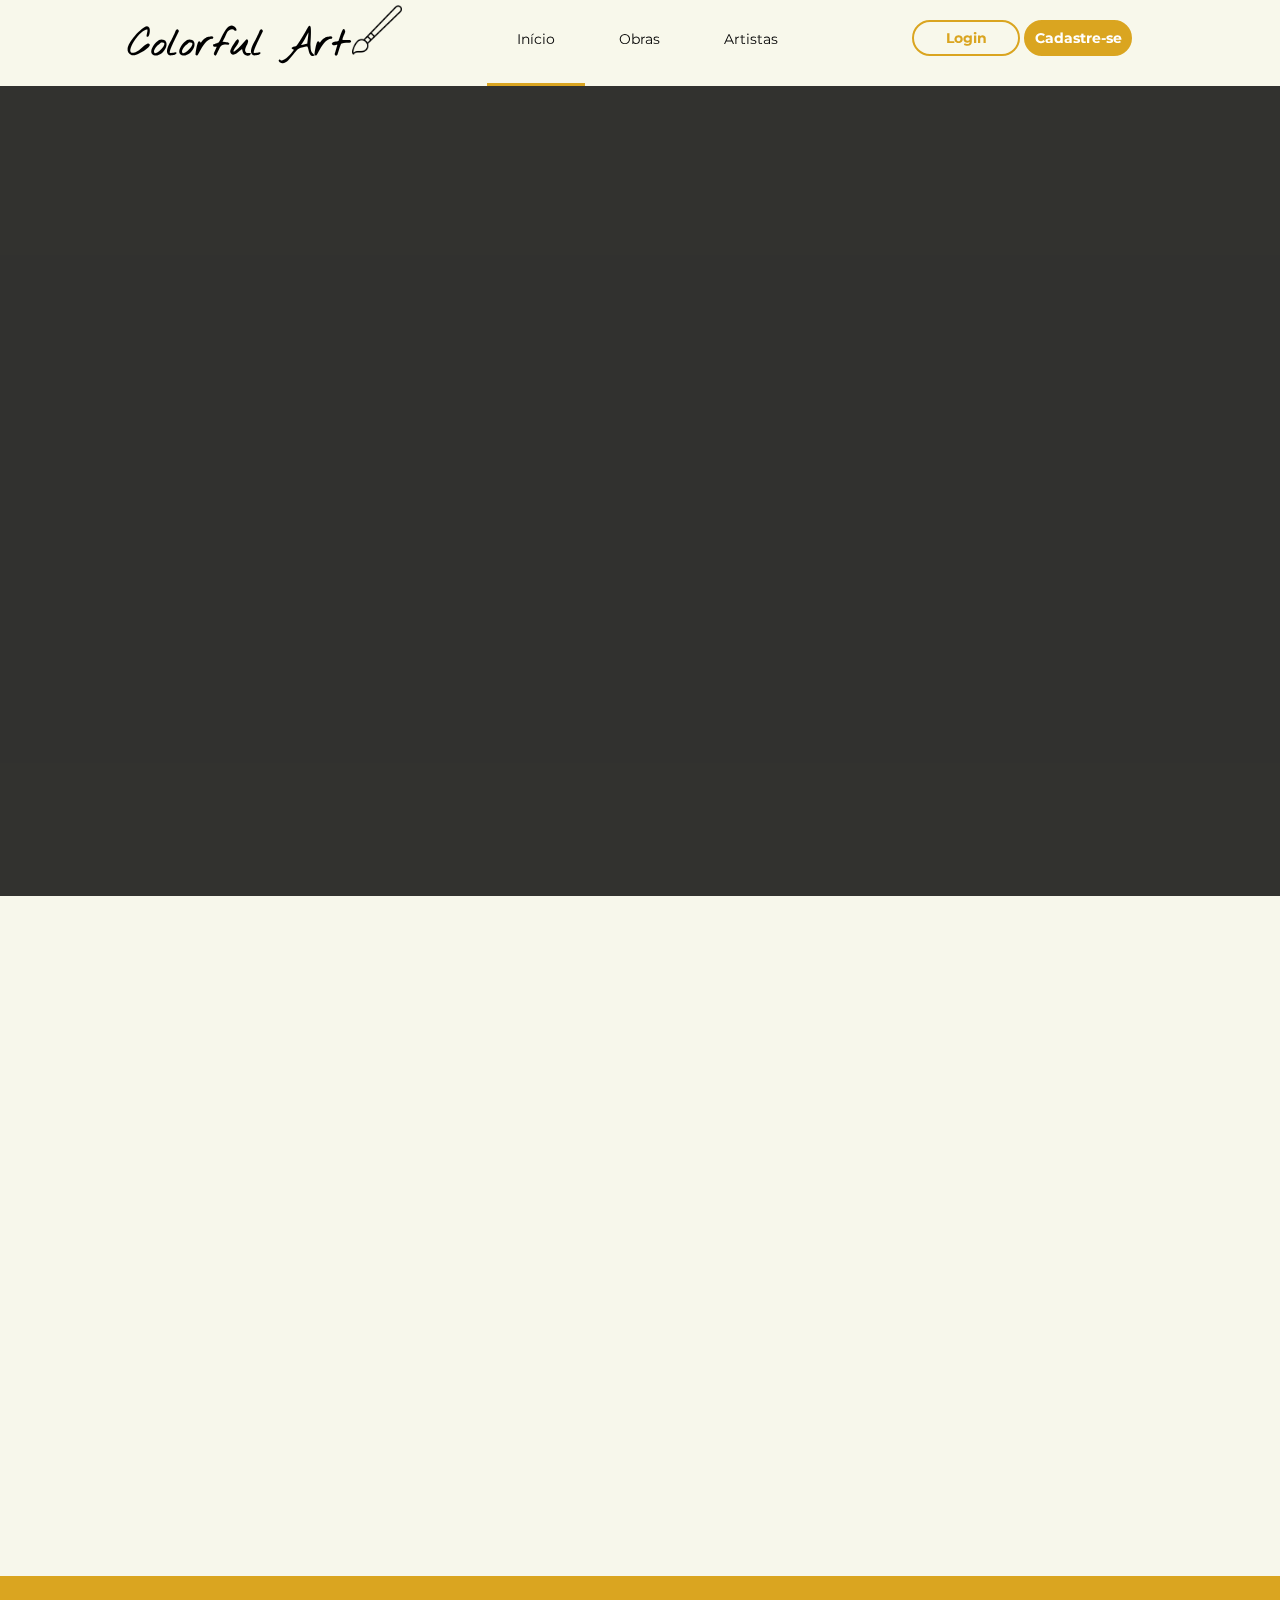
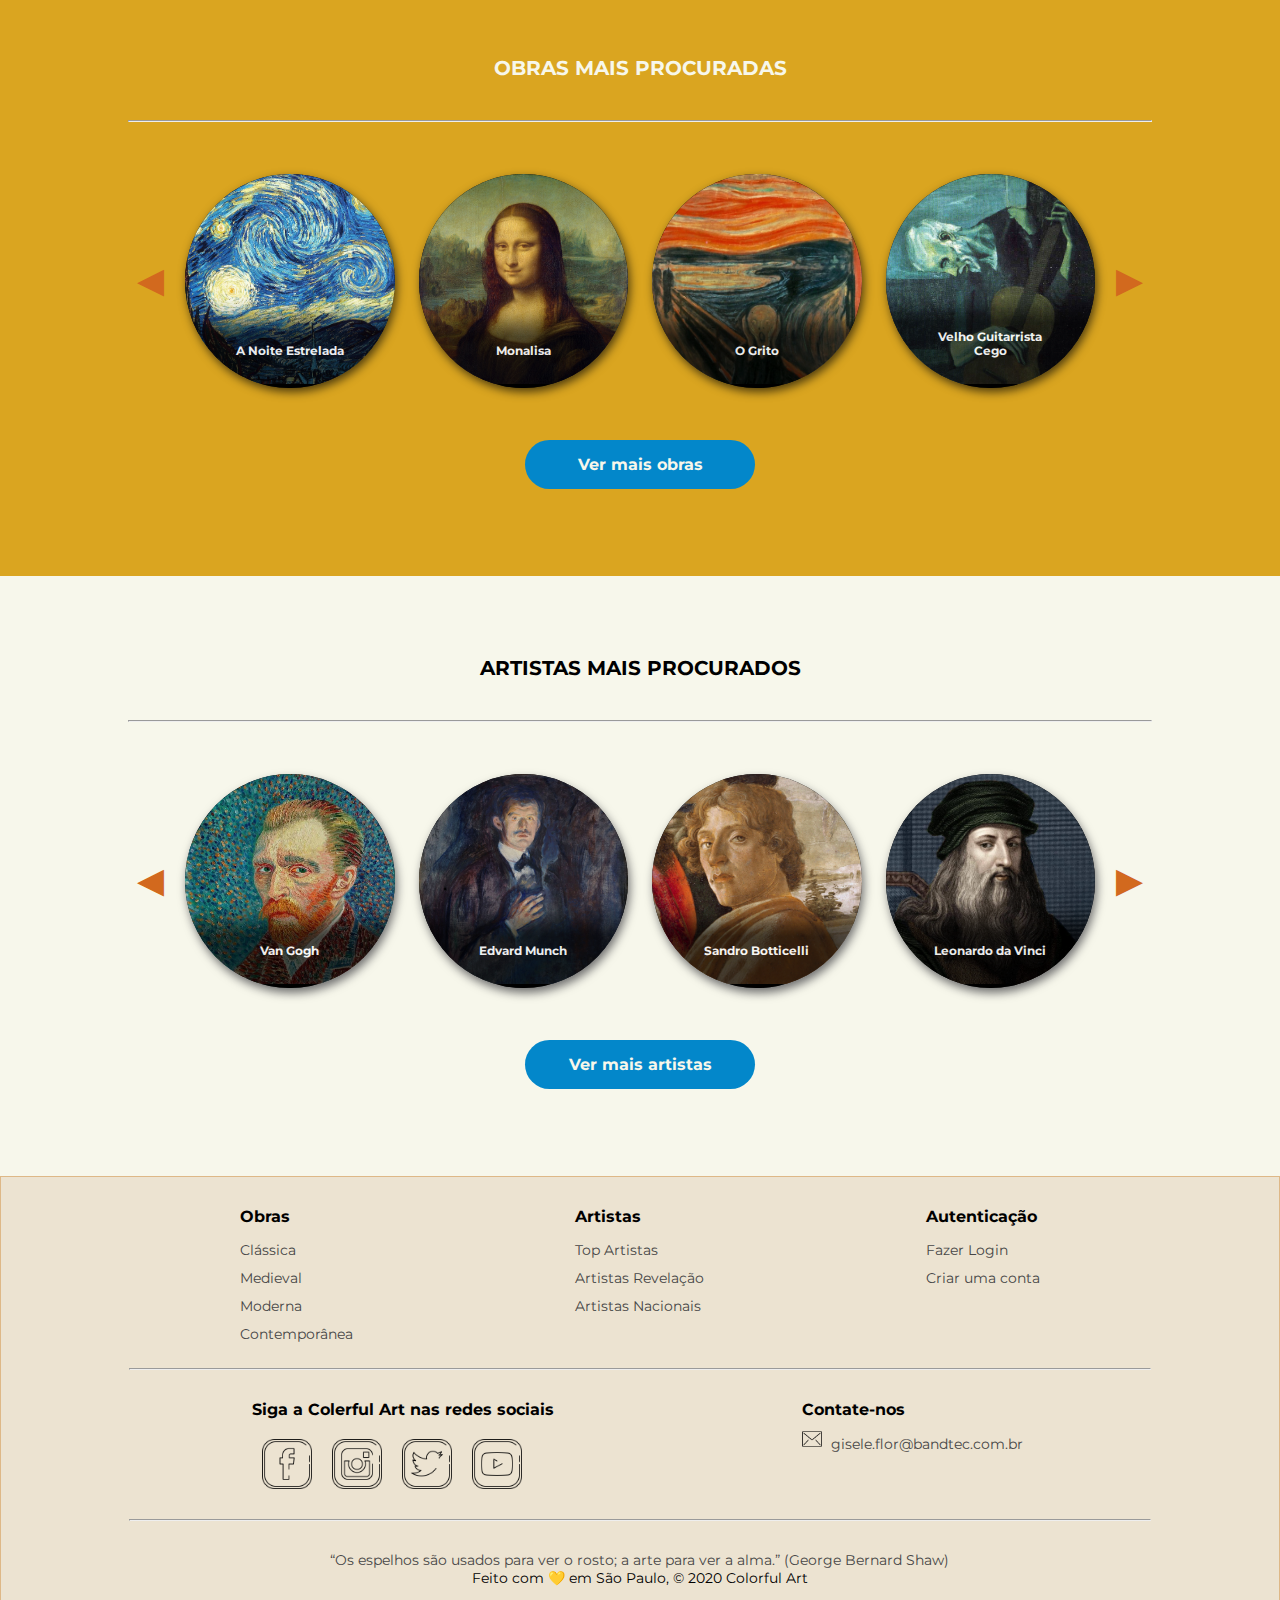
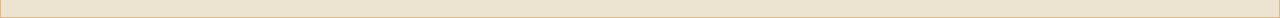
==== commit 461d7c85: "+1 update, melhorias" ====
--- a/index.html
+++ b/index.html
@@ -320,7 +320,7 @@
     <!-- MODAL LOGIN-->
     <div id="modal-login" class="modal-container flex">
         <div class="modal">
-            <button class="fechar">X</button>
+            <button class="fechar">&times;</button>
             <h2>Login</h2>
             <img src="img/palette.png" alt="tela">
             <form>
@@ -341,7 +341,7 @@
     <!--MODAL CADASTRO-->
     <div id="modal-cadastro" class="modal-container flex">
         <div class="modal register">
-            <button class="fechar">X</button>
+            <button class="fechar">&times;</button>
             <h2>Faça parte da comunidade Colorful Art</h2>
             <img src="img/tela.png" alt="paleta">
             <form>
--- a/css/global.css
+++ b/css/global.css
@@ -138,7 +138,7 @@
 .botao{
     display: inline-block;
     width: 90px;
-    border: 1px solid #DAA520;
+    border: 2px solid #DAA520;
     color: #DAA520;
     font-weight: bold;
     border-radius: 50px;
@@ -331,14 +331,20 @@
     width: 30px;
     height: 30px;
     border-radius: 50%;
-    margin-right: 7px;
-    margin-top: 7px;
+    margin-right: 3px;
+    margin-top: 3px;
     cursor: pointer;
     font-weight: bold;
-    color: #DAA520;
-    background-color: rgb(250, 241, 219);
+    font-size: 35px;
+    color: #c8c8c8;
+    background-color: transparent;
     border: none;
     outline: none;
+    transition: 0.5s;
+}
+
+.fechar:hover {
+    color: #da3620;
 }
 
 .input {
@@ -368,6 +374,7 @@
     font-size: 14px;
     outline: none;
     cursor: pointer;
+    transition: 0.3s;
 }
 
 .enter:hover {
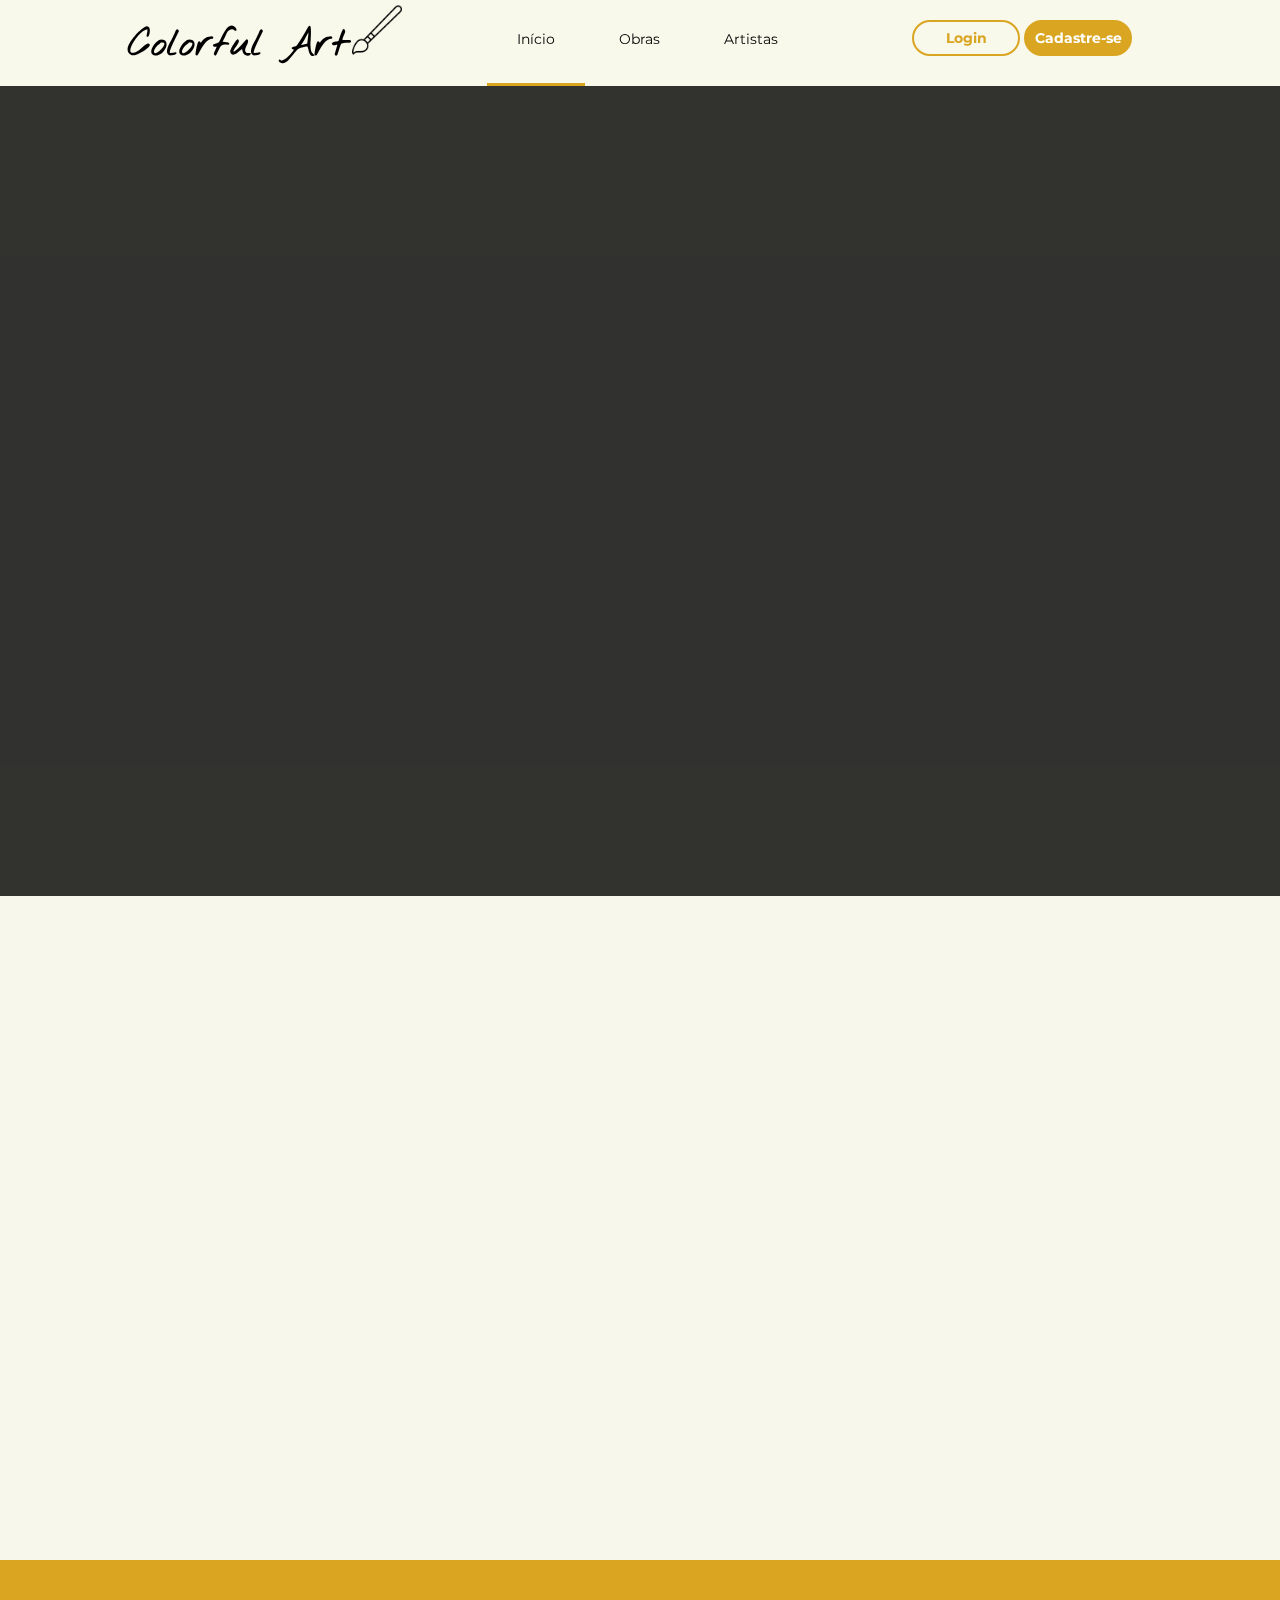
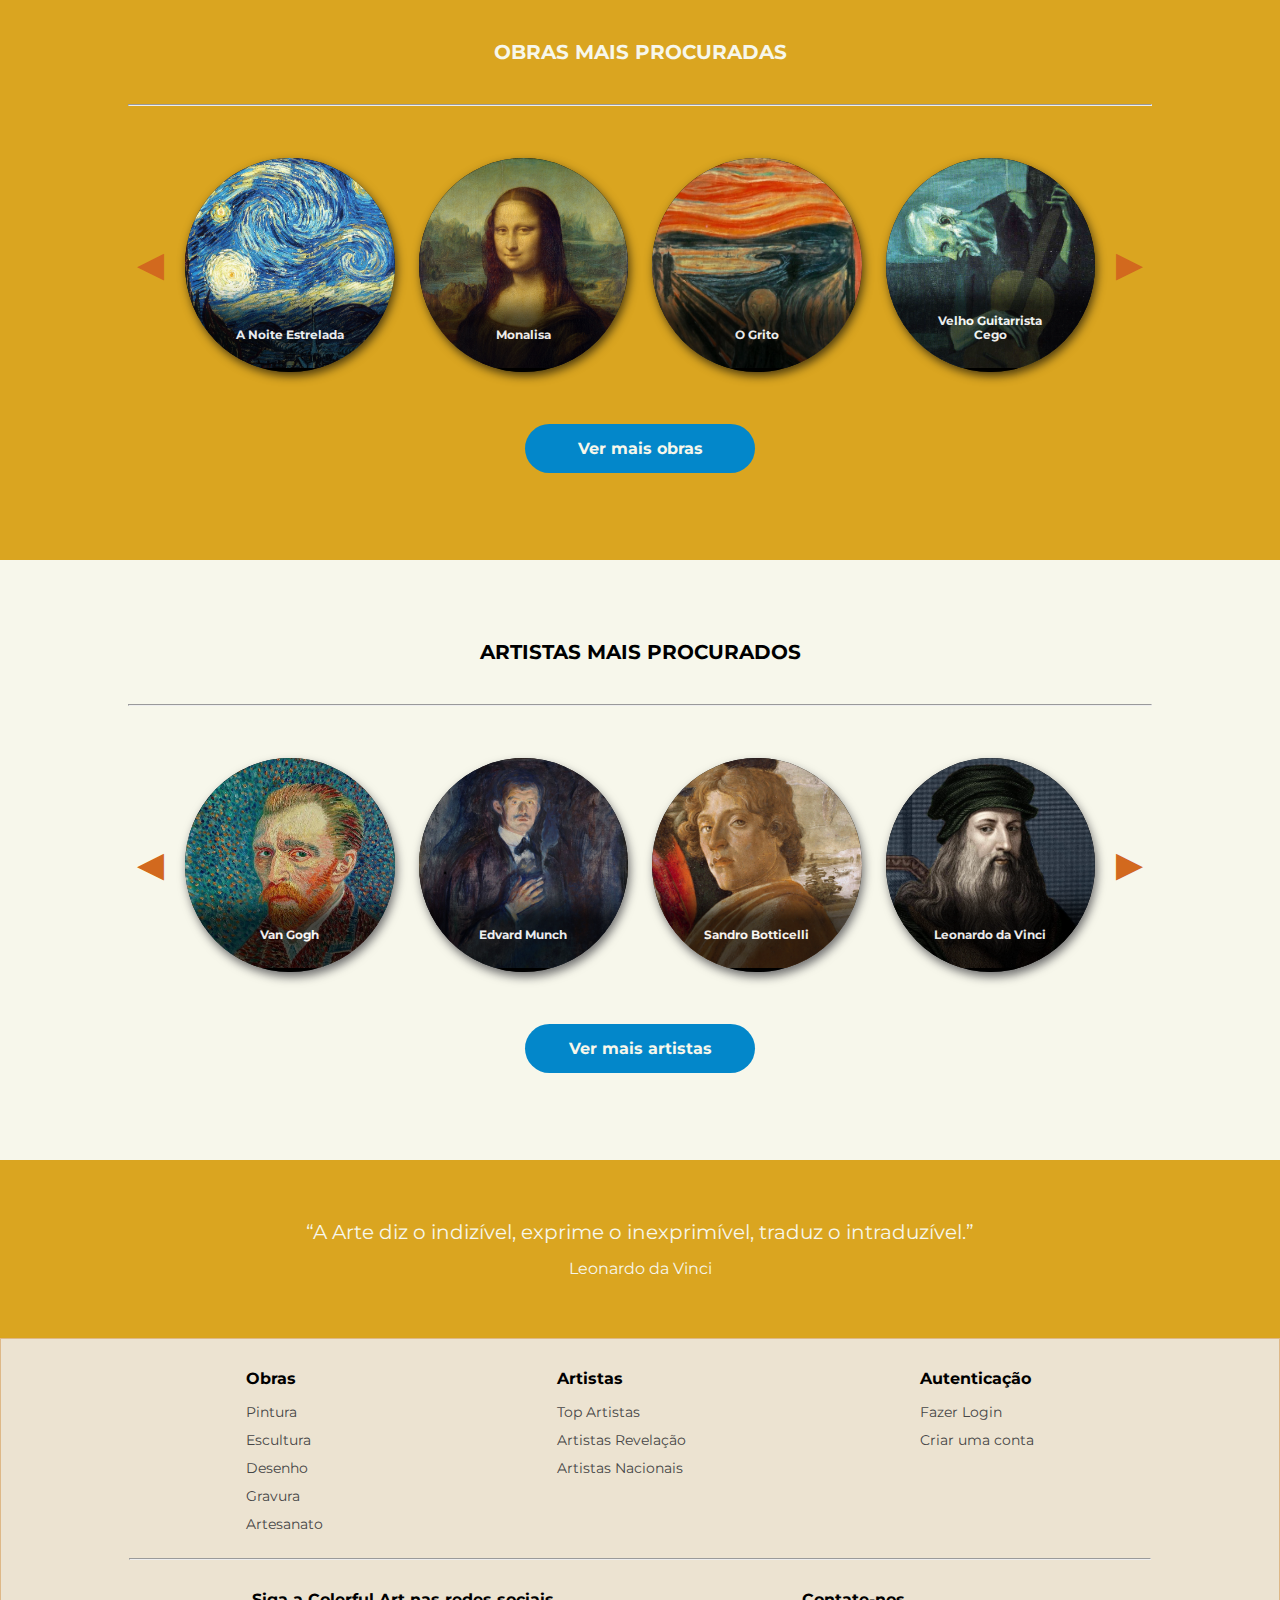
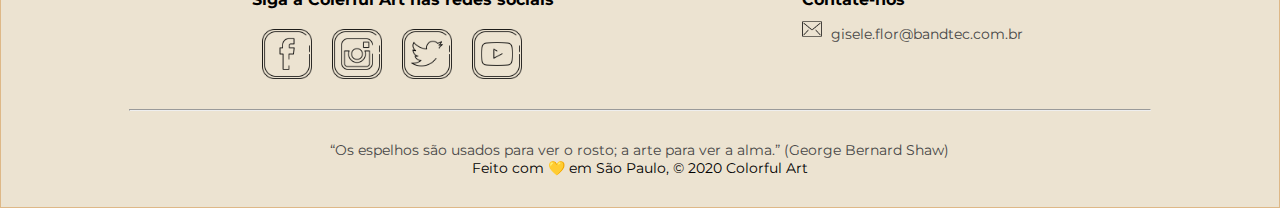
==== commit 5463badc: "quiz em processo de desenvolvimento" ====
--- a/index.html
+++ b/index.html
@@ -68,6 +68,10 @@
 
     <main>
         <!--BANNER PRINCIPAL SLIDESHOW-->
+        <!-- <div class="frase-principal container flex">
+            <q>A Arte diz o indizível, exprime o inexprimível, traduz o intraduzível.</q>
+            <span>Leonardo Da Vinci</span>
+        </div> -->
         <div class="galeria">
             <div class="imagens">
                 <img src="img/paintings/gogh-amendoeira-em-flor.jpg" alt="Amendoeira em Flor">
@@ -78,15 +82,94 @@
         </div>
 
         <!--QUIZ-->
-        <section class="apresentacao">
-            <div class="container flex page-quiz1">
-                <div class="texto" data-anime="left">
+        <section class="apresentacao" id="fundo_quiz">
+            <div class="container flex">
+                <div id="quadro_apr" class="texto" data-anime="left">
                     <img src="img/moldura.png" class="moldura">
                 </div>
                 <div>
-                    <h3 class="botao-quiz flex" data-anime="right">
-                        <a href="#">Começar o Quiz &#9658; </a>
+                    <h3 onclick="startQuiz()" id="iniciar_quiz" class="botao-quiz flex" data-anime="right">
+                        Começar o Quiz &#9658;
                     </h3>
+                </div>
+            </div>
+
+            <div class="container">
+                <div id="title_quiz">
+                    <h1 class="titulo-quiz flex">Qual movimento artístico tem mais a ver com sua personalidade?</h1>
+                    <hr>
+                </div>
+                
+                <div class="combo-questao" id="q1">
+                    <h2 class="pergunta">Qual dessas pinturas abaixo você gostaria de ter em casa?</h2>
+
+                    <div class="flex">
+                        <div onclick="op1_1()" class="opcao"><img src="img/paintings/botticelli-nascimento-venus.jpg">
+                        </div>
+                        <div onclick="op2_1()" class="opcao"><img src="img/paintings/munch-the-scream.jpg"></div>
+                    
+                        <div onclick="op3_1()" class="opcao"><img src="img/paintings/dali-persistencia-da-memoria.jpg">
+                        </div>
+                        <div onclick="op4_1()" class="opcao"><img src="img/paintings/warhol-portrait-of-maurice.jpg">
+                        </div>
+                    </div>
+                </div>
+
+                <div class="combo-questao" id="q2">
+                    <h2 class="pergunta">Se você pudesse escolher, viveria no passado, futuro ou presente?</h2>
+
+                    <div class="flex">
+                        <div onclick="op1_2()" class="opcao">Passado</div>
+                        <div onclick="op2_2()" class="opcao">Presente</div>
+                    </div>
+                    <div class="flex">
+                        <div onclick="op3_2()" class="opcao">Não sei ao certo</div>
+                        <div onclick="op4_2()" class="opcao">Futuro</div>
+                    </div>
+                </div>
+
+                <div class="combo-questao" id="q3">
+                    <h2 class="pergunta">Escolha uma paleta de cores</h2>
+
+                    <div class="flex">
+                        <div onclick="op1_3()" class="opcao"><img src="img/cores1.png" style="height: 70px;"></div>
+                        <div onclick="op2_3()" class="opcao"><img src="img/cores4.png" style="height: 70px;"></div>
+                    </div>
+                    <div class="flex">
+                        <div onclick="op3_3()" class="opcao"><img src="img/cores2.png" style="height: 70px;"></div>
+                        <div onclick="op4_3()" class="opcao"><img src="img/cores3.png" style="height: 70px;"></div>
+                    </div>
+                </div>
+
+                <div class="combo-questao" id="q4">
+                    <h2 class="pergunta">Com que frequência você é incompreendido pelas pessoas?</h2>
+
+                    <div class="flex">
+                        <div onclick="op1_4()" class="opcao">Nunca</div>
+                        <div onclick="op2_4()" class="opcao">As vezes</div>
+                    </div>
+                    <div class="flex">
+                        <div onclick="op3_4()" class="opcao">Muito</div>
+                        <div onclick="op4_4()" class="opcao">Raramente</div>
+                    </div>
+                </div>
+
+                <div class="combo-questao" id="q5">
+                    <h2 class="pergunta">Qual seu maior desejo atualmente?</h2>
+                    <div class="flex">
+                        <div onclick="op1_5()" class="opcao">Ajudar os outros e o planeta</div>
+                        <div onclick="op2_5()" class="opcao">Viver a vida intensamente</div>
+                    </div>
+                    <div class="flex">
+                        <div onclick="op3_5()" class="opcao">Adquirir mais conhecimento</div>
+                        <div onclick="op4_5()" class="opcao">Enriquecer</div>
+                    </div>
+                </div>
+
+                <div>
+                    <div class="flex">
+                        <div id="result"></div>
+                    </div>
                 </div>
             </div>
         </section>
@@ -224,6 +307,12 @@
         </section>
     </main>
 
+    <!--FRASE-->
+    <div class="frase">
+        <q>A Arte diz o indizível, exprime o inexprimível, traduz o intraduzível.</q>
+        <span>Leonardo da Vinci</span>
+    </div>
+
     <!--RODAPÉ-->
     <footer>
         <div class="rodape">
@@ -233,16 +322,19 @@
                         <h4>Obras</h4>
                         <ul>
                             <li>
-                                <a href="">Clássica</a>
-                            </li>
-                            <li>
-                                <a href="">Medieval</a>
-                            </li>
-                            <li>
-                                <a href="">Moderna</a>
-                            </li>
-                            <li>
-                                <a href="">Contemporânea</a>
+                                <a href="html/conteudo.html">Pintura</a>
+                            </li>
+                            <li>
+                                <a href="">Escultura</a>
+                            </li>
+                            <li>
+                                <a href="">Desenho</a>
+                            </li>
+                            <li>
+                                <a href="">Gravura</a>
+                            </li>
+                            <li>
+                                <a href="">Artesanato</a>
                             </li>
                         </ul>
                     </div>
@@ -363,10 +455,10 @@
             </form>
         </div>
     </div>
-    
+
 
     <script>
-        // SCRIPT EFEITO [DATA-ANIME] DA SESSÃO APRESENTAÇÃO
+        // SCRIPT EFEITO [DATA-ANIME] DA SESSÃO APRESENTAÇÃO, COM UM DELAY MAIOR PARA  SE ADAPTAR MELHOR A PÁGINA.
 
         const target = document.querySelectorAll('[data-anime]');
 
@@ -387,6 +479,7 @@
     </script>
     <script src="js/modal.js"></script>
     <script src="js/carrossel.js"></script>
+    <script src="js/quiz.js"></script>
 
 </body>
 
--- a/css/global.css
+++ b/css/global.css
@@ -197,6 +197,25 @@
 
 .menu-mini:hover > .sub-menu {
     display: flex;
+}
+
+/* FRASE FINAL */
+
+.frase {
+    background-color: #daa520;
+    color: #f7f7eb;
+    padding: 60px 0;
+    text-align: center;
+}
+
+.frase q {
+    font-size: 20px;
+}
+
+.frase span {
+    font-size: 16px;
+    display: block;
+    padding-top: 15px;
 }
 
 
--- a/css/inicio.css
+++ b/css/inicio.css
@@ -1,3 +1,4 @@
+
 /*BANNER*/
 
 .galeria {
@@ -49,7 +50,7 @@
 /*APRESENTAÇÃO*/
 
 .apresentacao {
-    height: 520px;
+    min-height: 500px;
     padding: 80px 0;
     position: relative;
 }
@@ -107,11 +108,7 @@
     padding: 15px;
     text-align: center;
     cursor: pointer;
-}
-
-.botao-quiz a{
-    text-decoration: none;
-    color: #f7f7eb;   
+    color: #f7f7eb;
 }
 
 .botao-quiz:hover {
@@ -124,7 +121,50 @@
 
 /*QUIZ*/
 
-
+#title_quiz {
+    display: none;
+}
+
+.titulo-quiz {
+    font-size: 22px;
+    text-transform: uppercase;
+    color: #DAA520;
+    margin: 20px;
+}
+
+.combo-questao {
+    display: none;
+}
+
+.pergunta {
+    text-align: center;
+    margin: 20px 0;
+    color: rgb(65, 65, 65);
+    background-color: #efefd0;
+    padding: 5px;
+}
+
+.opcao {
+    margin: 20px;
+    padding: 20px;
+    border: 2px solid #daa520;
+    width: 240px;
+    box-sizing: border-box;
+    cursor: pointer;
+    transition: all 0.5s;
+}
+
+.opcao img {
+    width: 195px;
+    height: 190px;
+    object-fit: cover;
+}
+
+.opcao:hover {
+    background-color: #daa520;
+    color: #fff;
+    transform: scale(1.1);
+}
 
 
 /*ARTISTAS E OBRAS*/
